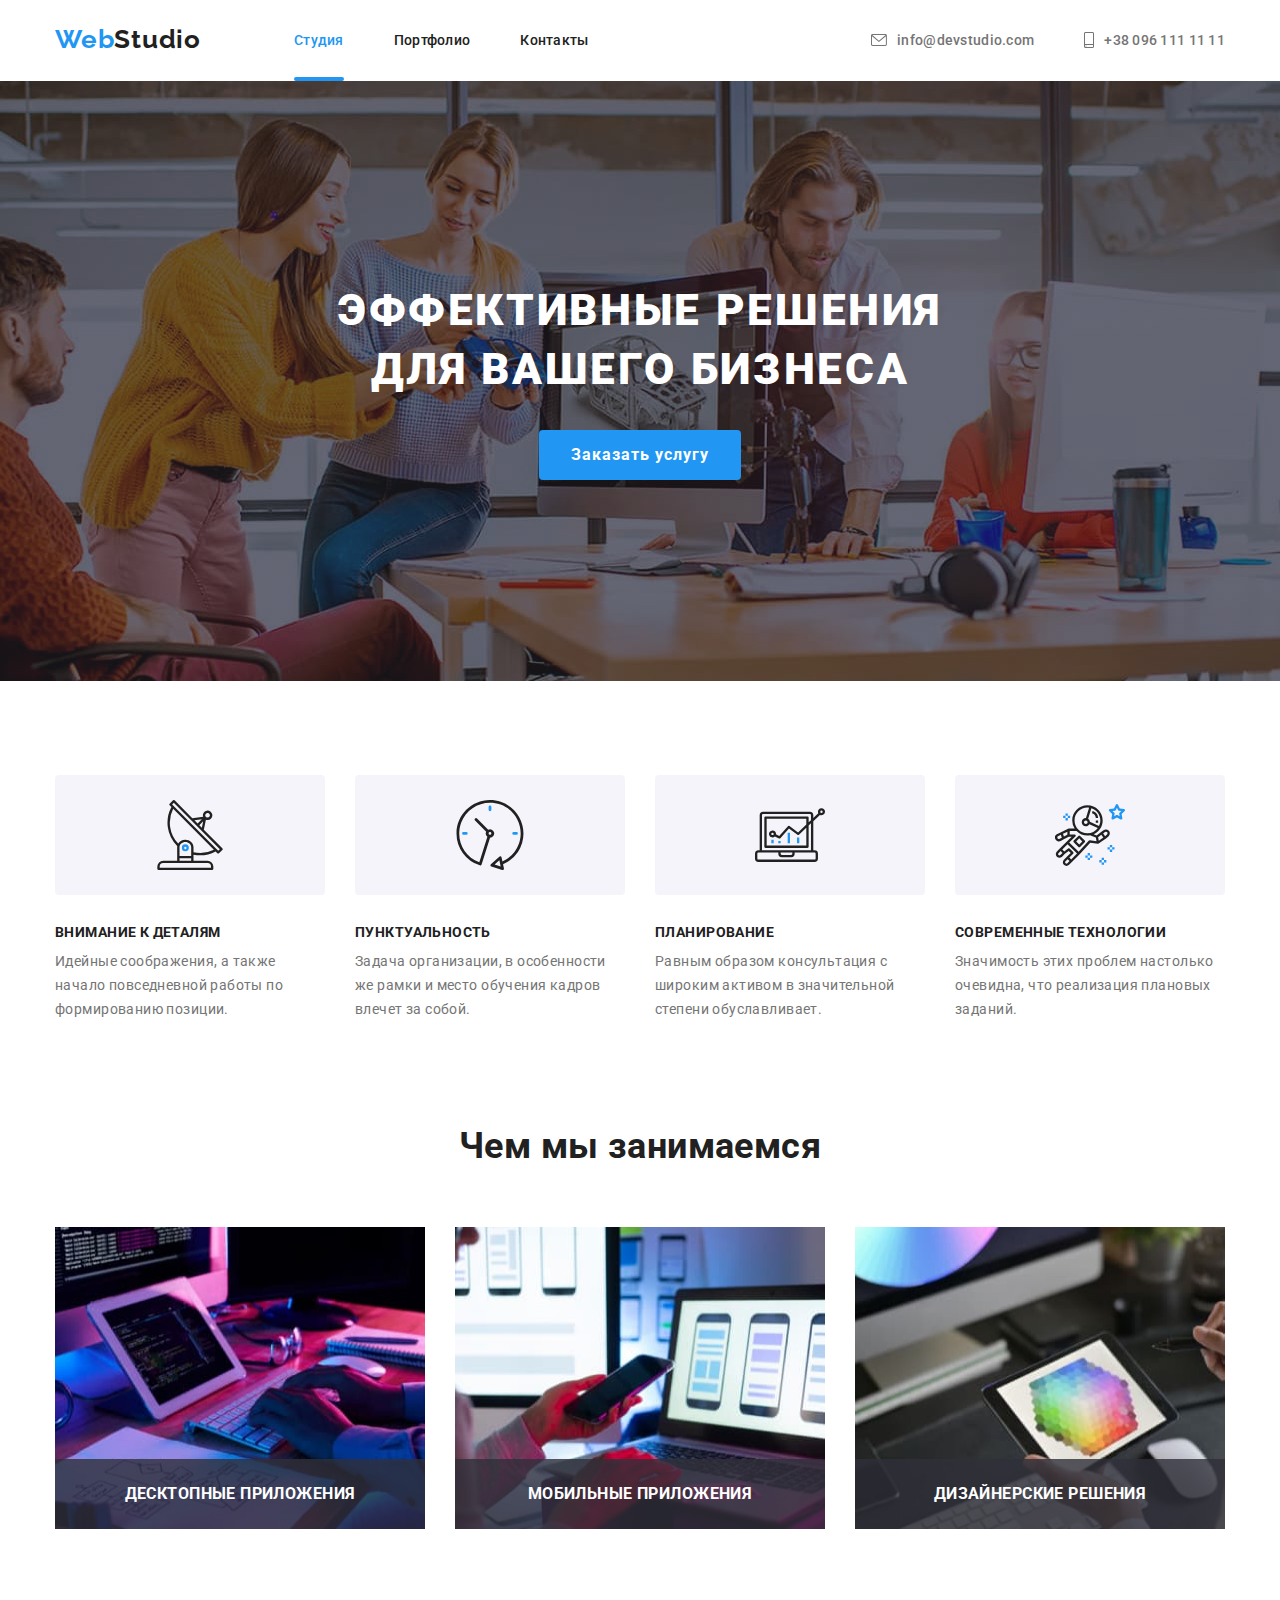
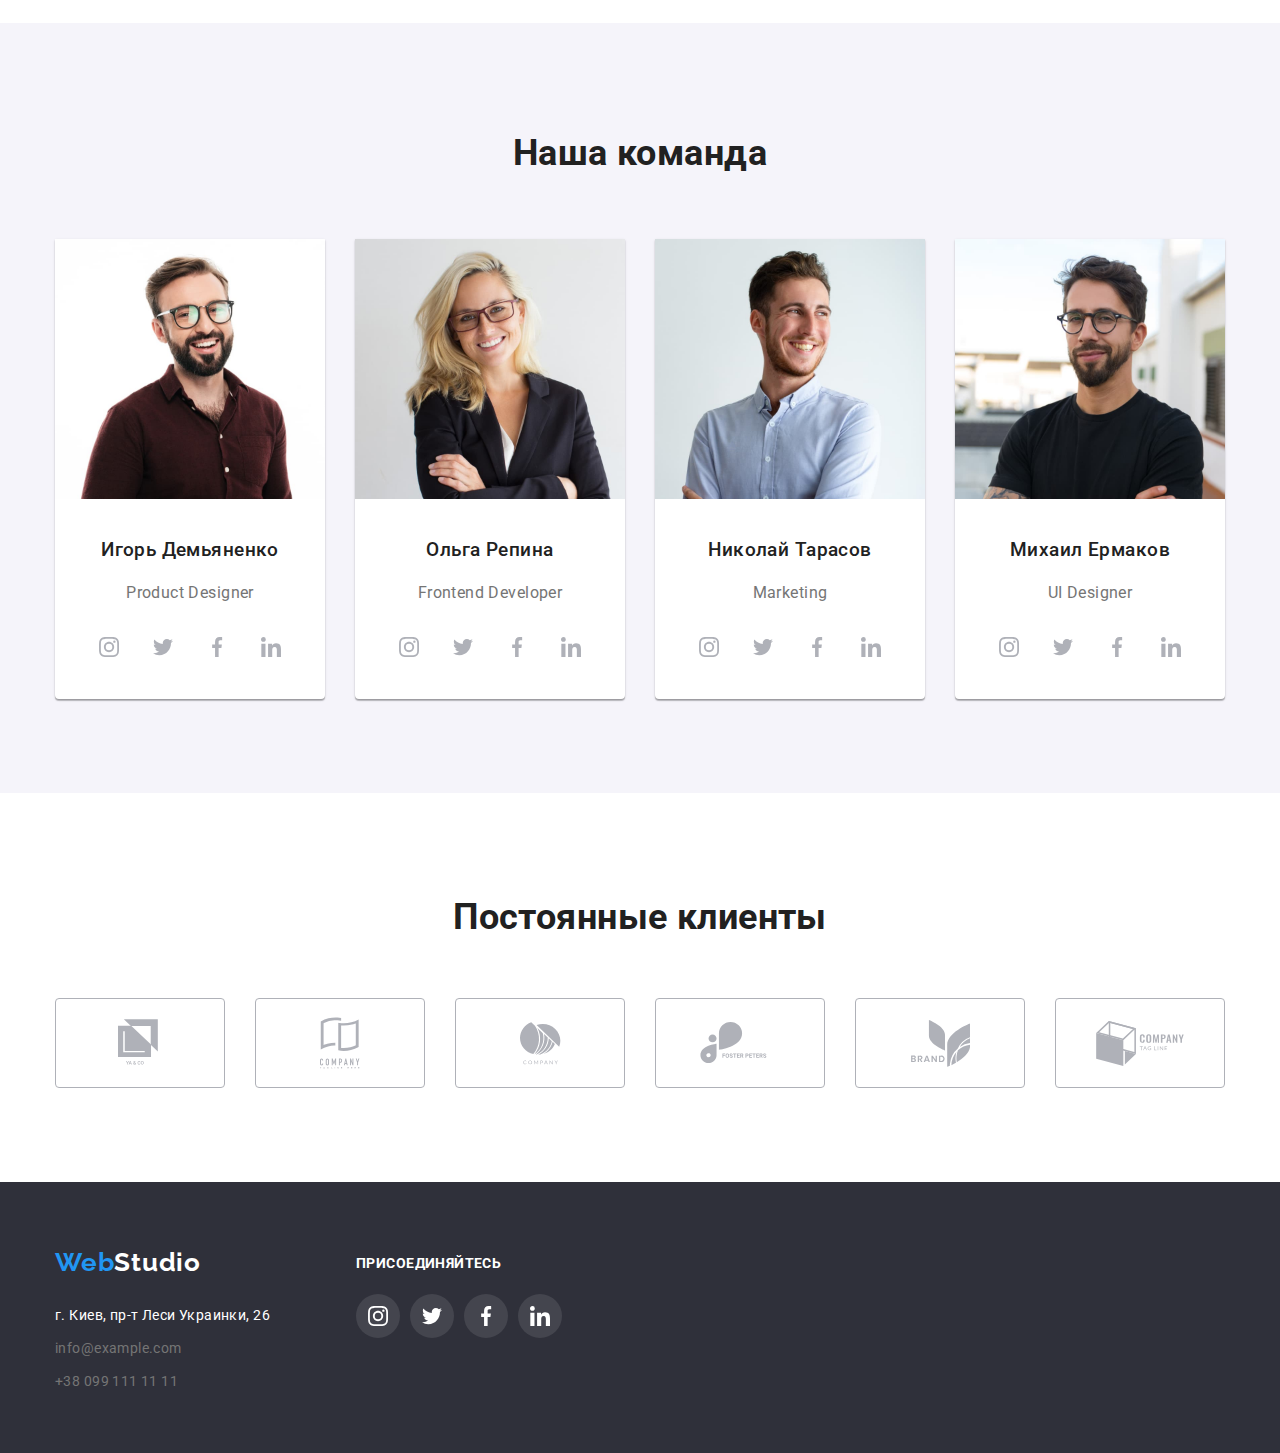
==== index.html @ a1b20b3e "Добавляет оверлей, подчеркивание на активную старницу" ====
<!DOCTYPE html>
<html lang="ru">
<head>
    <meta charset="UTF-8">
    <meta name="viewport" content="width=device-width, initial-scale=1.0">
    <title>Document</title>
    <link rel="preconnect" href="https://cdnjs.cloudflare.com/ajax/libs/modern-normalize/1.0.0/modern-normalize.min.css">
    <link
        href="https://fonts.googleapis.com/css2?family=Raleway:wght@700&family=Roboto:ital,wght@0,400;0,500;0,900;1,700&display=swap"
        rel="stylesheet">
   
    
    <link rel="stylesheet" href="./css/style.css">
</head>
<body>
<!--Header-->
<header class="header">
    <div class="conteiner">
        <a href="./index.html" class="link"><span class="web-logo">Web</span><span class="logo-header">Studio</span></a>
        <nav>
        <ul class="list site-nav">
            <li class="item">
                <a href="./index.html" class="nav-header  current link">Студия</a>
            </li>
            <li class="item">
                <a href="./portfolio.html" class="nav-header link">Портфолио</a>
            </li>
            <li class="item">
                <a href="./contacts.html" class="nav-header link">Контакты</a>
            </li>
        </ul>
    </nav>
    <address class="header-contacts">
        <a href="mailto:info@devstudio.com" class="adress-header link item">
            
                <svg class="icon" width="16px" height="12px">
                    <use class="mail" href="./images/icon.svg#icon-envelope"></use>
                </svg>
                <span>info@devstudio.com</span></a>
        <a href="tel:+380961111111" class="adress-header link item">
            <svg class="icon" width="10px" height="16px">
                <use href="./images/icon.svg#icon-smartphone"></use>
            </svg>
            <span>+38 096 111 11 11</span></a>
    </address>
</div> 
</header>
<!--Main-->
<main>
    <section class="hero center">
        <div class="overlay link">
        <div class="title-hero">
            <h1 class="title">Эффективные решения для вашего бизнеса</h1>
        </div>
        <a href="" class="hero-link link center">Заказать услугу</a>
    </div>
    </section>
        <section class="company">
        <div class="conteiner">
        <h2 class="title-advantage visvally-hiden">преимущества компании</h2>
        <ul class="list list-company">
            <li class="adv-list">
                <div class="box">
                    <svg class="icon antenna">
                        <use href="./images/icon.svg#icon-antenna">
                        </use>
                    </svg>                    
                </div>
                <h3 class="title-list">Внимание к деталям</h3>
                <p class="point">Идейные соображения, а также начало повседневной работы по формированию позиции.</p>
            </li>
            <li class="adv-list"> 
                <div class="box">
                    <svg class="icon clock">
                        <use href="./images/icon.svg#icon-clock">
                        </use>
                    </svg>
                </div>
                <h3 class="title-list">Пунктуальность</h3>
                <p class="point">Задача организации, в особенности же рамки и место обучения кадров влечет за собой.</p>
            </li>
            <li class="adv-list">
                <div class="box">
                    <svg class="icon diagram">
                        <use href="./images/icon.svg#icon-diagram">
                        </use>
                    </svg>
                </div>
                <h3 class="title-list">Планирование</h3>
                <p class="point">Равным образом консультация с широким активом в значительной степени обуславливает.</p>
            </li>
            <li class="adv-list">
                <div class="box">
                    <svg class="icon astronaut">
                        <use href="./images/icon.svg#icon-astronaut">
                        </use>
                    </svg>
                </div>
                <h3 class="title-list">Современные технологии</h3>
                <p class="point">Значимость этих проблем настолько очевидна, что реализация плановых заданий.</p>
            </li>
        </ul>
    </div>
    </section>

<section class="work section">
    <div class="conteiner">
        <h2 class="center title-advantage">Чем мы занимаемся</h2>
        <ul class="list works">
            <li class="item-work">
                <a class="link-work link" href="">
                    <img class="photo-works" src="./images/img1.jpg"  alt="человек печатает на ноутбуке"  width="100%">
                <h3 class="title-work">Десктопные приложения</h3>
                </a>
            </li>
            <li class="item-work">
                <a class="link-work link" href="">
                    <img class="photo-works" src="./images/img2.jpg" alt="девушка  использует  телефон при работе с ноутбуком" width="100%">
                <h3 class="title-work">Мобильные приложения</h3>
                </a>
            </li>
            <li class="item-work">
                <a class="link-work link" href="">
                    <img class="photo-works" src="./images/img3.jpg" alt="используется планшет для рисования" width="100%">
                <h3 class="title-work">Дизайнерские решения</h3>
            </a>
            </li>
        </ul>
    </div>
    </section>
    <section class="team center section">
        <div class="conteiner">
            <h2 class="title-advantage center">Наша команда</h2>
            <ul class="list card-team">
                <li class="photo-team">
                    <img class="img-photo" src="./images/foto-product-designer.jpg" alt="специалист по дизайну продукта" width="100%">
                    <h3 class="title-item">Игорь Демьяненко</h3>
                    <p lang="en">Product Designer</p>
                    <div class="box-network">
                        <ul class="list list-network">
                            <li class="item-network">
                                <a class="link-icon" href="">
                                    <svg class="icon">
                                        <use href="./images/icon.svg#icon-instagram"></use>
                                    </svg>
                                </a>
                            </li>
                            <li class="item-network">
                                <a class="link-icon" href="">
                                    <svg class="icon">
                                        <use href="./images/icon.svg#icon-twitter"></use>
                                    </svg>
                                </a>
                            </li>
                            <li class="item-network">
                                <a class="link-icon" href="">
                                    <svg class="icon">
                                        <use href="./images/icon.svg#icon-facebook"></use>
                                    </svg>
                                </a>
                            </li>
                            <li class="item-network">
                                <a class="link-icon" href="">
                                    <svg class="icon">
                                        <use href="./images/icon.svg#icon-linkedin"></use>
                                    </svg>
                                </a>
                            </li>
                        </ul>
                    </div>
                </li>
                <li class="photo-team">
                    <img class="img-photo" src="./images/foto-frontend-developer.jpg" alt="специалист фронтент разработки" width="100%">
                    <h3 class="title-item">Ольга Репина</h3>
                    <p lang="en">Frontend Developer</p>
                    <div class="box-network">
                        <ul class="list list-network">
                            <li class="item-network">
                                <a class="link-icon" href="">
                                    <svg class="icon">
                                        <use href="./images/icon.svg#icon-instagram"></use>
                                    </svg>
                                </a>
                            </li>
                            <li class="item-network">
                                <a class="link-icon" href="">
                                    <svg class="icon">
                                        <use href="./images/icon.svg#icon-twitter"></use>
                                    </svg>
                                </a>
                            </li>
                            <li class="item-network">
                                <a class="link-icon" href="">
                                    <svg class="icon">
                                        <use href="./images/icon.svg#icon-facebook"></use>
                                    </svg>
                                </a>
                            </li>
                            <li class="item-network">
                                <a class="link-icon" href="">
                                    <svg class="icon">
                                        <use href="./images/icon.svg#icon-linkedin"></use>
                                    </svg>
                                </a>
                            </li>
                        </ul>
                    </div>
                </li>
                <li class="photo-team">
                    <img class="img-photo" src="./images/foto-marketing.jpg" alt="маркетолог" width="100%">
                    <h3 class="title-item">Николай Тарасов</h3>
                    <p lang="en">Marketing</p>
                    <div class="box-network">
                        <ul class="list list-network">
                            <li class="item-network">
                                <a class="link-icon" href="">
                                    <svg class="icon">
                                        <use href="./images/icon.svg#icon-instagram"></use>
                                    </svg>
                                </a>
                            </li>
                            <li class="item-network">
                                <a class="link-icon" href="">
                                    <svg class="icon">
                                        <use href="./images/icon.svg#icon-twitter"></use>
                                    </svg>
                                </a>
                            </li>
                            <li class="item-network">
                                <a class="link-icon" href="">
                                    <svg class="icon">
                                        <use href="./images/icon.svg#icon-facebook"></use>
                                    </svg>
                                </a>
                            </li>
                            <li class="item-network">
                                <a class="link-icon" href="">
                                    <svg class="icon">
                                        <use href="./images/icon.svg#icon-linkedin"></use>
                                    </svg>
                                </a>
                            </li>
                        </ul>
                    </div>
                </li>
                <li class="photo-team">
                    <img class="img-photo" src="./images/foto-ui-designer.jpg" alt="специалист по дизайну интерфейса" width="270">
                    <h3 class="title-item">Михаил Ермаков</h3>
                    <p lang="en">UI Designer</p>
                    <div class="box-network">
                        <ul class="list list-network">
                            <li class="item-network">
                                <a class="link-icon" href="">
                                    <svg class="icon">
                                        <use href="./images/icon.svg#icon-instagram"></use>
                                    </svg>
                                </a>
                            </li>
                            <li class="item-network">
                                <a class="link-icon" href="">
                                    <svg class="icon">
                                        <use href="./images/icon.svg#icon-twitter"></use>
                                    </svg>
                                </a>
                            </li>
                            <li class="item-network">
                                <a class="link-icon" href="">
                                    <svg class="icon">
                                        <use href="./images/icon.svg#icon-facebook"></use>
                                    </svg>
                                </a>
                            </li>
                            <li class="item-network">
                                <a class="link-icon" href="">
                                    <svg class="icon">
                                        <use href="./images/icon.svg#icon-linkedin"></use>
                                    </svg>
                                </a>
                            </li>
                        </ul>
                    </div> 
                </li>
            </ul>
        </div>
    </section>
        <section class="clients section">            
                <div class="conteiner">
                    <h2 class="title-advantage center">Постоянные клиенты</h2>
                    <ul class="clients-list list">
                        <li class="item-client company1"><a class="link-company" href=""><svg class="icon" width="44px" height="49px">
                                    <use href="./images/icon.svg#icon-company1">
                                    </use>
                                </svg></a></li>
                        <li class="item-client company2"><a class="link-company" href=""><svg class="icon" width="40px" height="52px">
                                    <use href="./images/icon.svg#icon-company2">
                                    </use>
                                </svg></a></li>
                        <li class="item-client company3"><a class="link-company" href=""><svg class="icon" width="41px" height="43px">
                                    <use href="./images/icon.svg#icon-company3">
                                    </use>
                                </svg></a></li>
                        <li class="item-client company4"><a class="link-company" href=""><svg class="icon" width="79.66px" height="42.02">
                                    <use href="./images/icon.svg#icon-company4">
                                    </use>
                                </svg></a></li>
                        <li class="item-client company5"><a class="link-company" href=""><svg class="icon" width="59px" height="47px">
                                    <use href="./images/icon.svg#icon-company5">
                                    </use>
                                </svg></a></li>
                        <li class="item-client company5"><a class="link-company" href=""><svg class="icon" width="88.5px" height="45.5px">
                                    <use href="./images/icon.svg#icon-company6">
                                    </use>
                                </svg></a></li>
                    </ul>
                </div>
        </section>
         
</main>
<!--Footer-->
<footer class="footer">
    <div class="conteiner">
    <div class="box-logo">
        <div class="logotype">
            <a href="./index.html" class="link"><span class="web-logo link">Web</span><span
                    class="logo-footer">Studio</span></a>
        </div>
        <address class="link contacts">
            <p class="link footer-addres">г. Киев, пр-т Леси Украинки, 26</p>
            <ul class="list footer-contacts">
                <li class="footer-list">
                    <a href="mielto:info@example.com" class="link">info@example.com</a>
                </li>
                <li class="footer-list">
                    <a href="tel:+380991111111" class="link">+38 099 111 11 11</a>
                </li>
            </ul>
        </address>
    </div>
    <div class="networks">
        <p class="paragraph">присоединяйтесь</p>
        <ul class="list icon-footer">
            <li class="icon-item">
                <a  class="link" href=""><svg class="icon" width="20" height="20">
                    <use href="./images/icon.svg#icon-instagram"></use>
                </svg></a>
            </li>
            <li class="icon-item">
                <a  class="link" href="">
                    <svg class="icon" width="20" height="20">
                        <use href="./images/icon.svg#icon-twitter"></use>
                    </svg></a>
            </li>
            <li class="icon-item">
                <a  class="link" href=""><svg class="icon" width="20" height="20">
                    <use href="./images/icon.svg#icon-facebook"></use>
                </svg></a>
            </li>
            <li class="icon-item">
                <a  class="link" href=""><svg class="icon" width="20" height="20">
                    <use href="./images/icon.svg#icon-linkedin"></use>
                </svg></a>
            </li>
        </ul>        
    </div>
</div>
</footer>
</body>
</html>
---- css/style.css ----
html {
  box-sizing: border-box;
}

*,
*::before,
*::after {
  box-sizing: inherit;
}

:root {
  --primari-title: #212121;
  --second-title: #ffffff;
  --backgroung-white: #ffffff;
  --primari-background: #e5e5e5;
  --second-background: #f5f4fa;
  --acccent-color: #2196f3;
  --text-color: #757575;
  --footer-contacts-color: rgba(255, 255, 255, 0.6);
  --dark-background: #2f303a;
  --border-color-card: #eeeeee;
  --border-header: #ececec;
  --icon-color-second: #afb1b8;
  --icon-color: rgba(255, 255, 255, 0.1);
  --background-hero: #c4c4c4;
}

/* Сброс стилей и основные стили*/
.link {
  text-decoration: none;
  color: inherit;
  font-style: normal;
}

.list {
  list-style: none;
  margin-top: 0;
  margin-bottom: 0;
  padding-left: 0;
}

body {
  font-family: Roboto, sans-serif;
  font-size: 14px;
  font-weight: 400;
  line-height: 1.7;
  letter-spacing: 0.03em;

  color: var(--text-color);

  margin: 0;
}

.center {
  text-align: center;
}

.section {
  padding-top: 94px;
  padding-bottom: 94px;
}

.conteiner {
  width: 1200px;
  padding-left: 15px;
  padding-right: 15px;
  margin-left: auto;
  margin-right: auto;
}

/* Визуально скрытый элемент */
.visvally-hiden {
  position: absolute;
  clip: rect(0 0 0 0);
  width: 1px;
  height: 1px;
  margin: 0;
}

/* Logo  */
.web-logo {
  color: var(--acccent-color);
}

.logo-header {
  color: var(--primari-title);
  margin-right: 93px;
}

.logo-footer {
  color: var(--second-title);
}

.web-logo,
.logo-header,
.logo-footer {
  font-family: "Raleway", sans-serif;
  font-weight: 700;
  font-size: 26px;
  line-height: 1.6;
  letter-spacing: 0.03em;
}

/* header */
.header {
  background-color: var(--backgroung-white);
}

.nav-header {
  display: flex;
  padding-top: 32px;
}

.site-nav {
  display: flex;
}

.header .item:not(:nth-last-child(1)) {
  margin-right: 50px;
}

.header .conteiner {
  display: flex;
  align-items: center;

  font-weight: 500;
  line-height: 1.18;
  letter-spacing: 0.02em;
}

.nav-header:hover,
.nav-header:focus {
  color: var(--acccent-color);
}

.nav-header {
  display: block;
  align-items: center;
  color: var(--primari-title);
}

.current::after {
  content: "";
  display: block;
  margin-top: 28px;
  width: 100%;
  height: 4px;
  border-radius: 2px;
  background-color: var(--acccent-color);
}

.header .current {
  color: var(--acccent-color);
}

.header-contacts {
  display: flex;
  align-items: center;
  height: 16px;
  margin-left: auto;
}

.adress-header {
  display: inline-flex;
  align-items: center;
  height: 100%;
  padding-top: 32px;
  padding-bottom: 32px;
  fill: currentColor;
}

.adress-header:hover,
.adress-header:focus {
  color: var(--acccent-color);
}

.header-contacts .icon {
  margin-right: 10px;
}

/* footer */

.footer .conteiner {
  display: flex;
}

.footer {
  background-color: var(--dark-background);
  padding: 60px 0;
}

.logotype {
  margin-bottom: 20px;
}

.contacts {
  display: block;
  width: 231px;
}

.footer-addres {
  display: flex;
  margin-top: 0;
  color: var(--second-title);
  margin-bottom: 9px;
}

.footer-list:not(:last-child) {
  display: block;
  margin-bottom: 9px;
}

.box-logo {
  margin-right: 70px;
}

.networks {
  padding-top: 12px;
}

.networks .paragraph {
  font-size: 14px;
  font-weight: 700;
  line-height: 1.4;
  color: var(--second-title);
  text-transform: uppercase;

  margin-top: 0;
  margin-bottom: 0;
  margin-bottom: 20px;
}

.icon-footer {
  display: flex;
}

.icon-footer .icon-item {
  display: inline-block;
  width: 44px;
  height: 44px;
}

.icon-footer .link {
  display: flex;
  align-items: center;
  justify-content: center;
  width: 100%;
  height: 100%;
  box-sizing: border-box;
  border-radius: 50%;
  background-color: var(--icon-color);
}

.footer .icon {
  fill: var(--second-title);
}

.icon-footer .link:hover,
.icon-footer .link:focus {
  background-color: var(--acccent-color);
}

.icon-footer .icon-item:not(:nth-last-child(1)) {
  margin-right: 10px;
}

/* Герой */
.overlay {
  max-width: 1600px;
  height: 600px;
  margin-left: auto;
  margin-right: auto;

  background-color: var(--background-hero);
  background-image: linear-gradient(
      to right,
      rgba(47, 48, 58, 0.4),
      rgba(47, 48, 58, 0.4)
    ),
    url(../images/overlay.jpg);

  background-repeat: no-repeat;
  background-position: center;
  background-size: cover;

  padding: 200px;
}

.title {
  color: var(--second-title);
  font-weight: 900;
  font-size: 44px;
  line-height: 1.36;
  letter-spacing: 0.06em;
  text-transform: uppercase;

  margin-left: auto;
  margin-right: auto;
  margin-top: 0;
  margin-bottom: 30px;
}

.title-hero {
  width: 696px;
  margin: 0 auto;
}

.hero-link {
  font-size: 16px;
  font-weight: 700;
  line-height: 1.88;
  text-align: center;
  letter-spacing: 0.06em;

  color: var(--second-title);
  background-color: var(--acccent-color);

  display: inline-block;
  flex-basis: 200px;
  border: 0;
  border-radius: 4px;
  padding: 10px 32px;
}

/*  преимуществa компании*/
.company {
  padding-top: 94px;
}

.title-advantage,
.title-list {
  color: var(--primari-title);
}

.title-advantage {
  font-size: 36px;
  font-weight: 700;

  margin-top: 0;
  margin-bottom: 50px;
}

.company .list-company {
  display: flex;
  justify-content: space-around;
  margin-left: -30px;
}

.adv-list {
  width: calc((100% - 90px) / 4);
}

.adv-list {
  margin-left: 30px;
}

.title-list {
  font-weight: 700;
  font-size: 14px;
  line-height: 1.14;
  text-transform: uppercase;

  margin-top: 0;
  margin-bottom: 10px;
}

.company .point {
  line-height: 1.7;

  margin-top: 0;
  margin-bottom: 0;
}

.box {
  display: flex;
  align-items: center;
  justify-content: center;

  background-color: var(--second-background);
  width: 100%;
  height: 120px;
  margin-bottom: 30px;
  border-radius: 4px;
}

.adv-list .icon {
  width: 70px;
  height: 70px;
}

.adv-list .list-network {
  display: flex;
  align-items: center;
  justify-content: center;
  width: auto;

  background: var(--second-background);
  border-radius: 4px;
  margin-bottom: 30px;
}

/* Works */
.works {
  display: flex;
  justify-content: space-between;
}

.works .item-work {
  width: calc((100% - 60px) / 3);
}

.works .link-work {
  position: relative;

  display: block;
  width: 100%;
  height: 100%;
  padding-bottom: 0;
}

.photo-works {
  width: 100%;
  height: 100%;
}

.title-work {
  position: absolute;
  bottom: 0;
  left: 0;

  display: flex;
  width: 100%;
  height: 70px;
  margin: 0;
  align-items: center;
  justify-content: center;

  font-weight: 700;
  line-height: 1.14;

  text-transform: uppercase;
  color: var(--second-title);
  background: rgba(47, 48, 58, 0.8);
}

/* team */
.team {
  font-size: 16px;
  line-height: 2;

  background-color: var(--second-background);
}

.photo-team .title-item {
  font-weight: 500;
  line-height: 1.14;

  color: var(--primari-title);

  margin-top: 0;
  margin-bottom: 10px;
}

.card-team {
  display: flex;
  justify-content: space-between;
}

.card-team .photo-team {
  border: 0;
  width: calc((100% - 90px) / 4);
  padding-bottom: 30px;
  box-shadow: 0px 1px 3px rgba(0, 0, 0, 0.12), 0px 1px 1px rgba(0, 0, 0, 0.14),
    0px 2px 1px rgba(0, 0, 0, 0.2);
  border-radius: 0px 0px 4px 4px;
  background-color: var(--backgroung-white);
}

.team .img-photo {
  margin-bottom: 30px;
  width: 100%;
}

.photo-team .list-network {
  display: flex;
  flex-basis: 100%;
  padding-left: 32px;
  padding-right: 32px;
  justify-content: space-between;
}

.photo-team .icon {
  box-sizing: border-box;
  width: 20px;
  height: 20px;
  border: 0;

  color: var(--icon-color-second);
}

.photo-team .list {
  display: flex;
}

.list-network .item-network {
  display: inline-block;
  width: 44px;
  height: 44px;
}

.list-network .link-icon {
  display: flex;
  width: 100%;
  height: 100%;
  border-radius: 50%;
  align-items: center;
  justify-content: center;
  color: var(--icon-color-second);
  fill: currentColor;
}

.list-network .link-icon:hover,
.list-network .link-icon:focus {
  background-color: var(--acccent-color);
  fill: var(--second-background);
}

/* clients */
.clients-list {
  display: flex;
  margin-left: -30px;
  height: 90px;
}

.item-client {
  display: flex;
  width: calc((100% - 150px) / 6);
  height: 100%;
  margin-left: 30px;
}

.item-client .link-company {
  display: flex;
  align-items: center;
  justify-content: center;
  width: 100%;
  height: 100%;
  color: var(--icon-color-second);
  border: 1px solid var(--icon-color-second);
  border-radius: 4px;
  fill: currentColor;
}

.item-client .link-company:hover,
.item-client .link-company:focus {
  color: var(--acccent-color);
  border: 1px solid var(--acccent-color);
}

/* Страница пoртфолио */
/* кнопки */
.portfolio .buttons {
  display: flex;
  justify-content: center;
  margin-bottom: 50px;
  margin-left: -8px;
}

.filter {
  display: block;
}

.button-portfolio {
  display: block;
  font-family: Roboto, sans-serif;

  font-size: 16px;
  font-weight: 500;
  line-height: 1.63;

  background-color: var(--second-background);
  color: var(--primari-title);

  border: 2px solid transparent;
  padding: 6px 22px;
  border-radius: 4px;
  border-radius: 4px;
  margin-bottom: 0;

  cursor: pointer;
}

.button-list {
  margin-left: 8px;
}

.button-portfolio:hover,
.button-portfolio:focus {
  background-color: var(--acccent-color);
  color: var(--second-title);

  border-radius: 4px;
  box-shadow: 0px 2px 2px 0px rgba(0, 0, 0, 0.12),
    0px 1px 2px 0px rgba(0, 0, 0, 0.08), 0px 3px 1px 0px rgba(0, 0, 0, 0.1);
}

/* работы портфолио */
.portfolio {
  box-sizing: border-box;
}

.header-portfolio {
  border-bottom: 1px solid var(--border-header);
}

.list-portfolio {
  font-size: 16px;
  line-height: 2;

  display: flex;
  flex-wrap: wrap;

  margin: -30px 0 0 -30px;

  background-color: var(--backgroung-white);
  border: 0;
}

.item-portfolio {
  border: 0;
  max-width: calc(100% / 3 - 30px);

  margin: 30px 0 0 30px;
}

.link-portfolio {
  display: inline-block;
  width: 100%;
  height: 100%;
  border: 1px solid var(--border-color-card);

  text-decoration: none;
  color: inherit;
  font-style: normal;
}

.photo {
  width: 100%;
}

.item-portfolio .link-portfolio:focus,
.item-portfolio .link-portfolio:hover {
  border: 1px solid var(--border-color-card);
  box-shadow: 1px 4px 6px 0px rgba(0, 0, 0, 0.16);
  box-shadow: 0px 4px 4px 0px rgba(0, 0, 0, 0.06);
  box-shadow: 0px 1px 1px 0px rgba(0, 0, 0, 0.12);
}

.box-card {
  padding: 20px 24px;
}

.box-card .paragraph-portfolio {
  display: flex;
  margin-top: 0;
  margin-bottom: 0;
}

.title-portfolio {
  font-size: 18px;
  font-weight: 700;
  letter-spacing: 0.06em;

  color: var(--primari-title);
  margin-top: 0;
  margin-bottom: 4px;
}

/* overlay-portfolio */

.overlay-portfolio {
  position: relative;
  width: 100%;
  font-size: 18px;
  line-height: 1.56;
  color: var(--second-title);
  overflow: hidden;
}

.text-overlay {
  position: absolute;
  width: 100%;
  height: 100%;
  left: 0;
  top: 0;
  transition: transform 250ms cubic-bezier(0.4, 0, 0.2, 1);
  transform: translateY(+300px);

  margin: 0;
  padding: 63px 24px;

  background-color: rgba(33, 150, 243, 0.9);
}

.link-portfolio:hover .text-overlay,
.link-portfolio:focus .text-overlay {
  transform: translateY(0px);
}
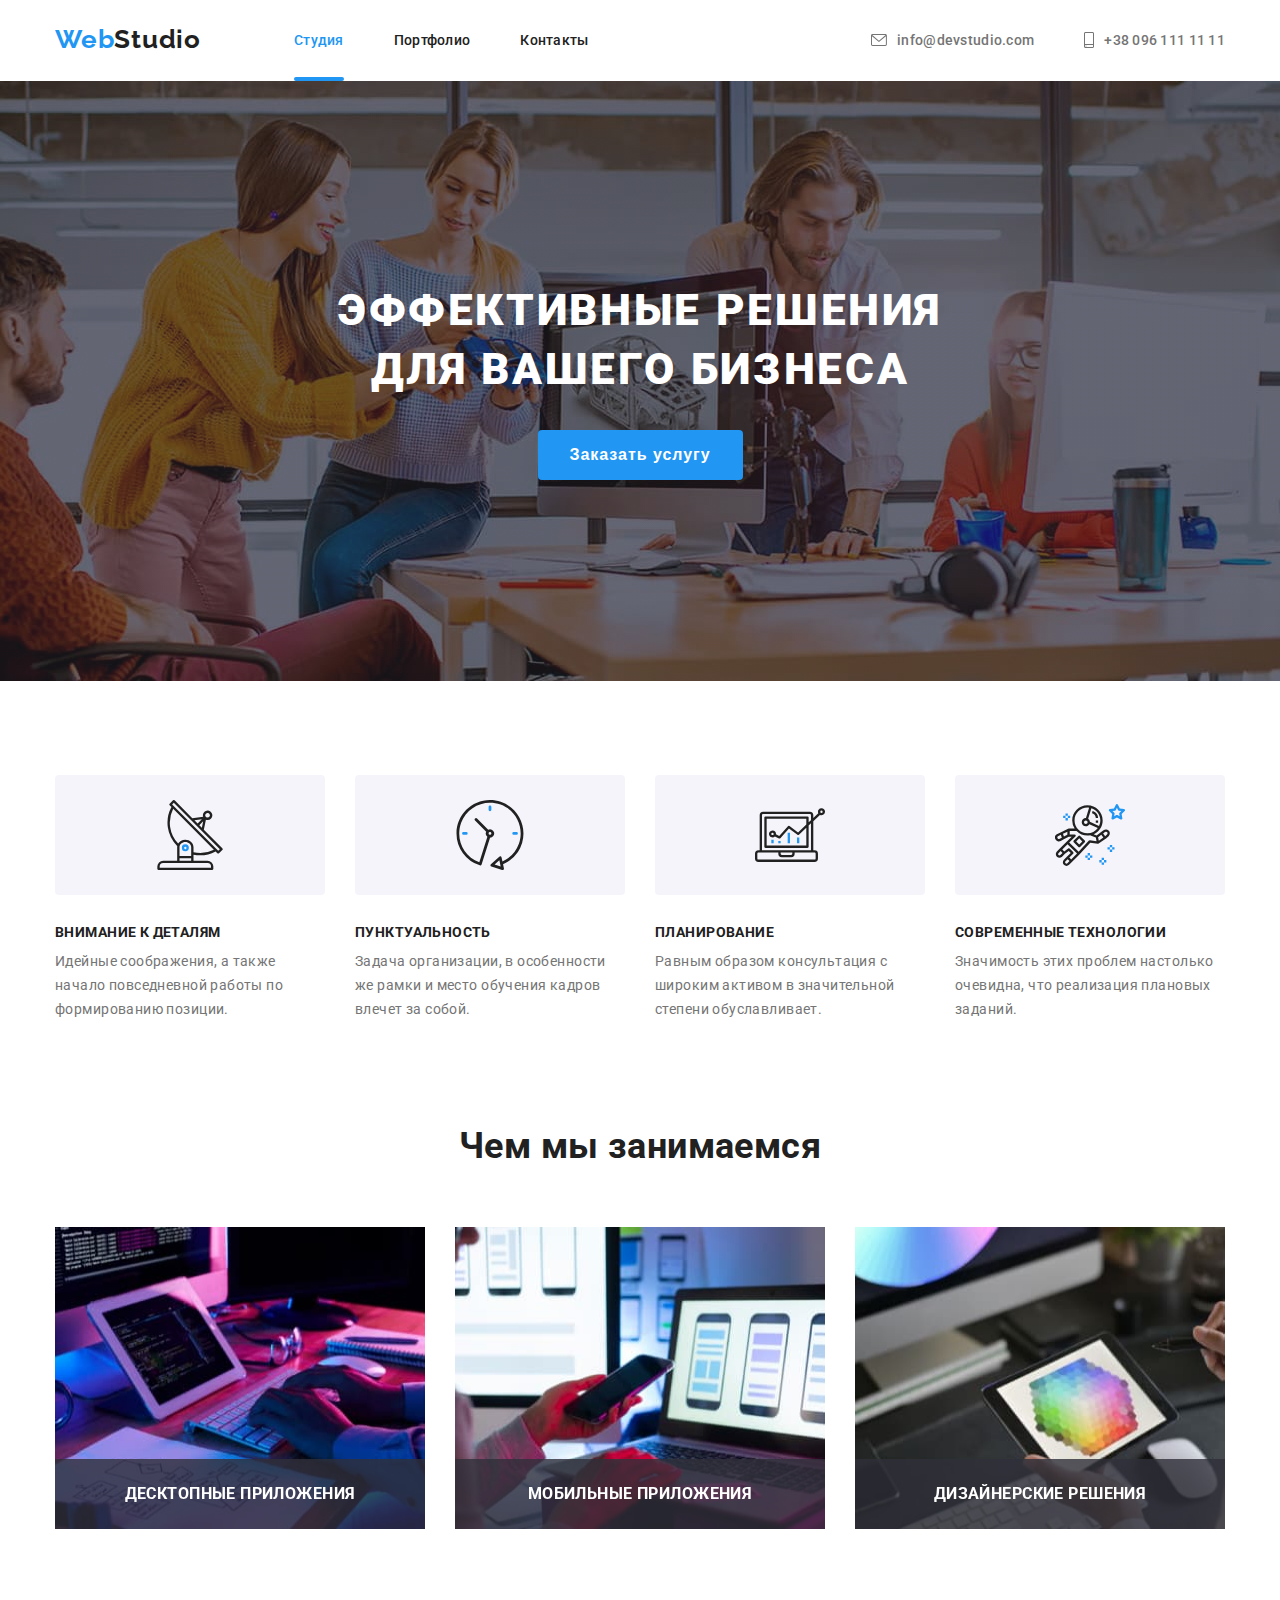
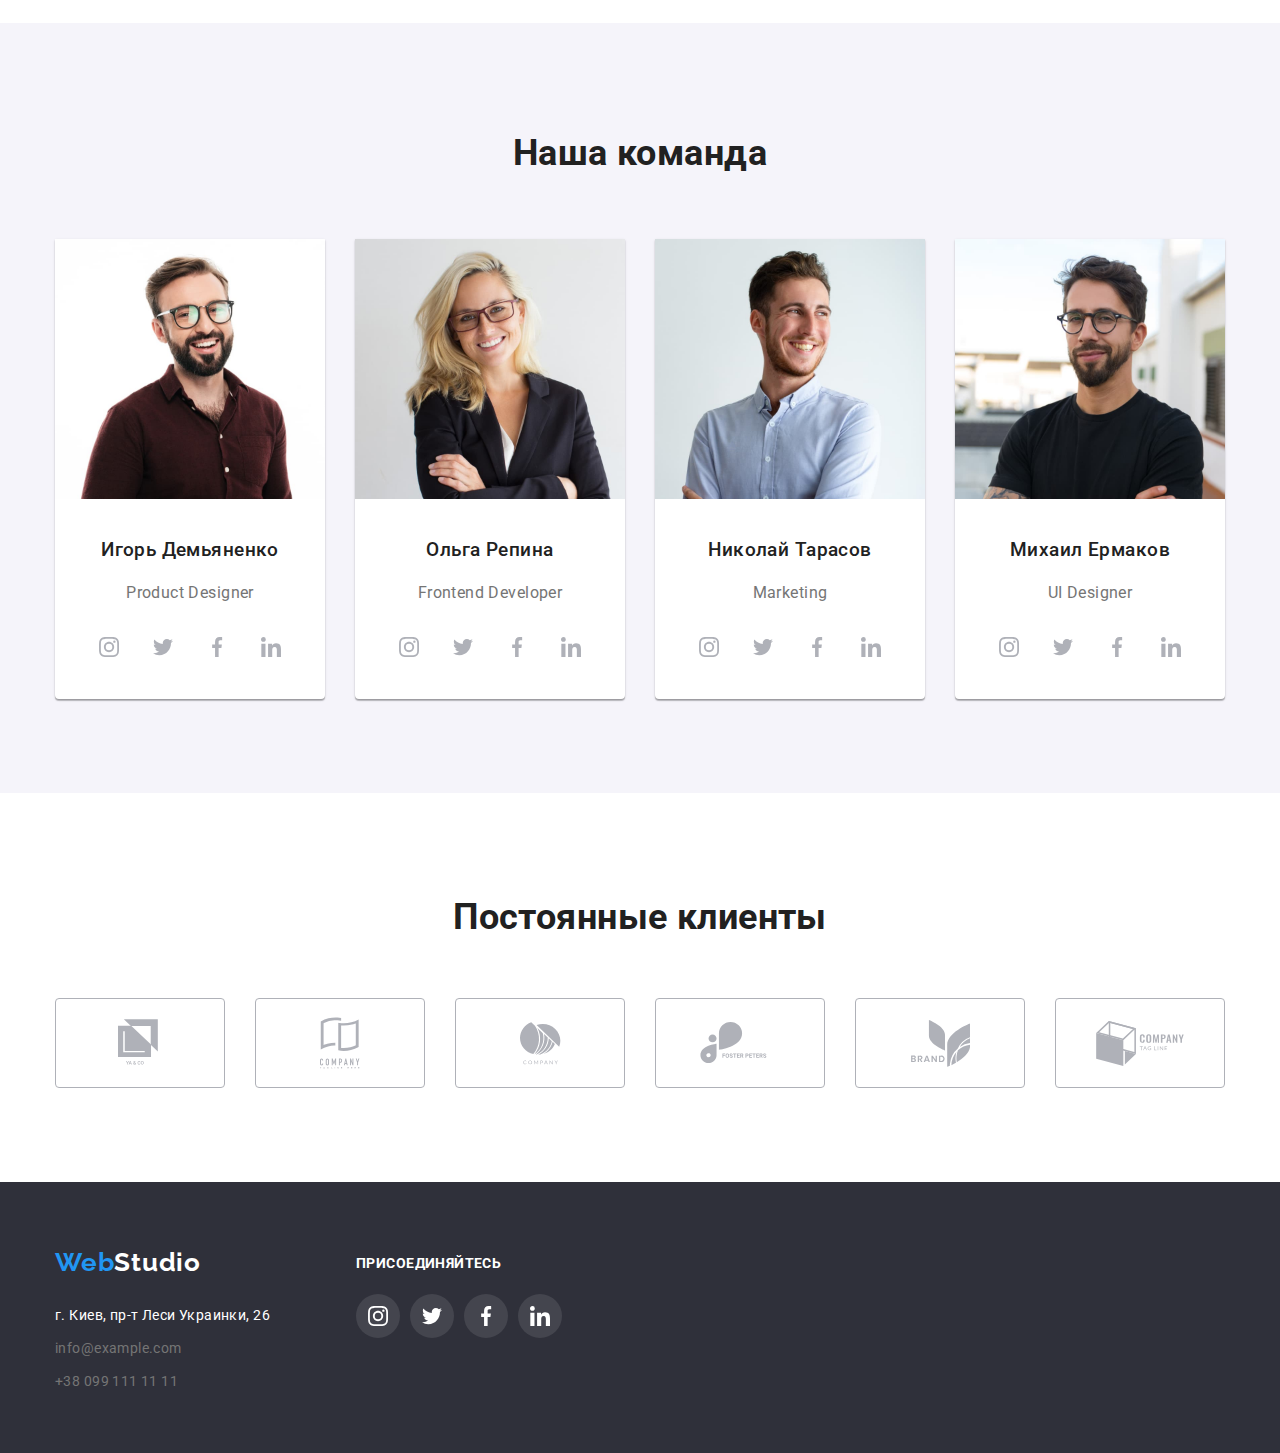
==== commit a58fab8b: "Устанавливает модалку и еффекты на Ховер" ====
--- a/index.html
+++ b/index.html
@@ -4,7 +4,9 @@
     <meta charset="UTF-8">
     <meta name="viewport" content="width=device-width, initial-scale=1.0">
     <title>Document</title>
-    <link rel="preconnect" href="https://cdnjs.cloudflare.com/ajax/libs/modern-normalize/1.0.0/modern-normalize.min.css">
+    <link rel="stylesheet" href="https://cdnjs.cloudflare.com/ajax/libs/modern-normalize/1.0.0/modern-normalize.min.css"
+        integrity="sha512-ISS7cAi1PEhQ8jnbJpJZMd29NlhNj4AWYyLOSp2CE/CsHxTCu+r+t0D2yoJudVrd0/8fTVPUVDzY5Tvli75u/g=="
+        crossorigin="anonymous" />
     <link
         href="https://fonts.googleapis.com/css2?family=Raleway:wght@700&family=Roboto:ital,wght@0,400;0,500;0,900;1,700&display=swap"
         rel="stylesheet">
@@ -52,9 +54,18 @@
         <div class="title-hero">
             <h1 class="title">Эффективные решения для вашего бизнеса</h1>
         </div>
-        <a href="" class="hero-link link center">Заказать услугу</a>
-    </div>
-    </section>
+        <button type="button" class="btn-hero" data-open-modal>Заказать услугу</button>
+        </div>
+        <div class="backdrop is-hidden" data-backdrop>
+            <div class="modal">
+                <button class="btn" type="button" data-close-modal>
+                    <svg class="cross" width="18" height="18">
+                        <use href="./images/icon.svg#icon-cross"></use>
+                    </svg>
+                </button>
+            </div>
+        </div>
+    </section>    
         <section class="company">
         <div class="conteiner">
         <h2 class="title-advantage visvally-hiden">преимущества компании</h2>
@@ -364,5 +375,6 @@
     </div>
 </div>
 </footer>
+<script src="./js/modal.js"></script>
 </body>
 </html>--- a/css/style.css
+++ b/css/style.css
@@ -137,6 +137,7 @@
   display: block;
   align-items: center;
   color: var(--primari-title);
+  transition: color 250ms cubic-bezier(0.4, 0, 0.2, 1);
 }
 
 .current::after {
@@ -167,6 +168,7 @@
   padding-top: 32px;
   padding-bottom: 32px;
   fill: currentColor;
+  transition: color 250ms cubic-bezier(0.4, 0, 0.2, 1);
 }
 
 .adress-header:hover,
@@ -249,6 +251,7 @@
   box-sizing: border-box;
   border-radius: 50%;
   background-color: var(--icon-color);
+  transition: background-color 250ms cubic-bezier(0.4, 0, 0.2, 1);
 }
 
 .footer .icon {
@@ -305,7 +308,7 @@
   margin: 0 auto;
 }
 
-.hero-link {
+.btn-hero {
   font-size: 16px;
   font-weight: 700;
   line-height: 1.88;
@@ -320,6 +323,7 @@
   border: 0;
   border-radius: 4px;
   padding: 10px 32px;
+  cursor: pointer;
 }
 
 /*  преимуществa компании*/
@@ -517,6 +521,8 @@
   justify-content: center;
   color: var(--icon-color-second);
   fill: currentColor;
+  transition: fill 250ms cubic-bezier(0.4, 0, 0.2, 1),
+    background-color 250ms cubic-bezier(0.4, 0, 0.2, 1);
 }
 
 .list-network .link-icon:hover,
@@ -549,6 +555,8 @@
   border: 1px solid var(--icon-color-second);
   border-radius: 4px;
   fill: currentColor;
+  transition: color 250ms cubic-bezier(0.4, 0, 0.2, 1),
+    border 250ms cubic-bezier(0.4, 0, 0.2, 1);
 }
 
 .item-client .link-company:hover,
@@ -588,6 +596,9 @@
   margin-bottom: 0;
 
   cursor: pointer;
+  transition: box-shadow 250ms cubic-bezier(0.4, 0, 0.2, 1),
+    color 250ms cubic-bezier(0.4, 0, 0.2, 1),
+    background-color 250ms cubic-bezier(0.4, 0, 0.2, 1);
 }
 
 .button-list {
@@ -598,8 +609,6 @@
 .button-portfolio:focus {
   background-color: var(--acccent-color);
   color: var(--second-title);
-
-  border-radius: 4px;
   box-shadow: 0px 2px 2px 0px rgba(0, 0, 0, 0.12),
     0px 1px 2px 0px rgba(0, 0, 0, 0.08), 0px 3px 1px 0px rgba(0, 0, 0, 0.1);
 }
@@ -629,7 +638,6 @@
 .item-portfolio {
   border: 0;
   max-width: calc(100% / 3 - 30px);
-
   margin: 30px 0 0 30px;
 }
 
@@ -642,18 +650,19 @@
   text-decoration: none;
   color: inherit;
   font-style: normal;
-}
-
-.photo {
-  width: 100%;
+  transition: box-shadow 250ms cubic-bezier(0.4, 0, 0.2, 1),
+    border 250ms cubic-bezier(0.4, 0, 0.2, 1);
+}
+
+.overlay-portfolio .photo {
+  display: block;
 }
 
 .item-portfolio .link-portfolio:focus,
 .item-portfolio .link-portfolio:hover {
   border: 1px solid var(--border-color-card);
-  box-shadow: 1px 4px 6px 0px rgba(0, 0, 0, 0.16);
-  box-shadow: 0px 4px 4px 0px rgba(0, 0, 0, 0.06);
-  box-shadow: 0px 1px 1px 0px rgba(0, 0, 0, 0.12);
+  box-shadow: 1px 4px 6px 0px rgba(0, 0, 0, 0.16),
+    0px 4px 4px 0px rgba(0, 0, 0, 0.06), 0px 1px 1px 0px rgba(0, 0, 0, 0.12);
 }
 
 .box-card {
@@ -694,7 +703,7 @@
   left: 0;
   top: 0;
   transition: transform 250ms cubic-bezier(0.4, 0, 0.2, 1);
-  transform: translateY(+300px);
+  transform: translateY(+293px);
 
   margin: 0;
   padding: 63px 24px;
@@ -706,3 +715,45 @@
 .link-portfolio:focus .text-overlay {
   transform: translateY(0px);
 }
+
+/* modal */
+.backdrop {
+  position: fixed;
+  top: 0;
+  left: 0;
+
+  width: 100%;
+  height: 100%;
+  background-color: rgba(0, 0, 0, 0.2);
+}
+
+.backdrop .modal {
+  position: absolute;
+  top: 50%;
+  left: 50%;
+  transform: translate(-50%, -50%);
+  width: 528px;
+  height: 581px;
+  background-color: var(--backgroung-white);
+  padding: 8px 8px;
+}
+
+.backdrop .btn {
+  display: flex;
+  align-items: center;
+  justify-content: center;
+
+  width: 30px;
+  height: 30px;
+  padding: 0;
+  border: 1px solid rgba(0, 0, 0, 0.1);
+  background-color: var(--backgroung-white);
+  border-radius: 50%;
+  margin-left: auto;
+  cursor: pointer;
+}
+
+.backdrop.is-hidden {
+  opacity: 0;
+  pointer-events: none;
+}
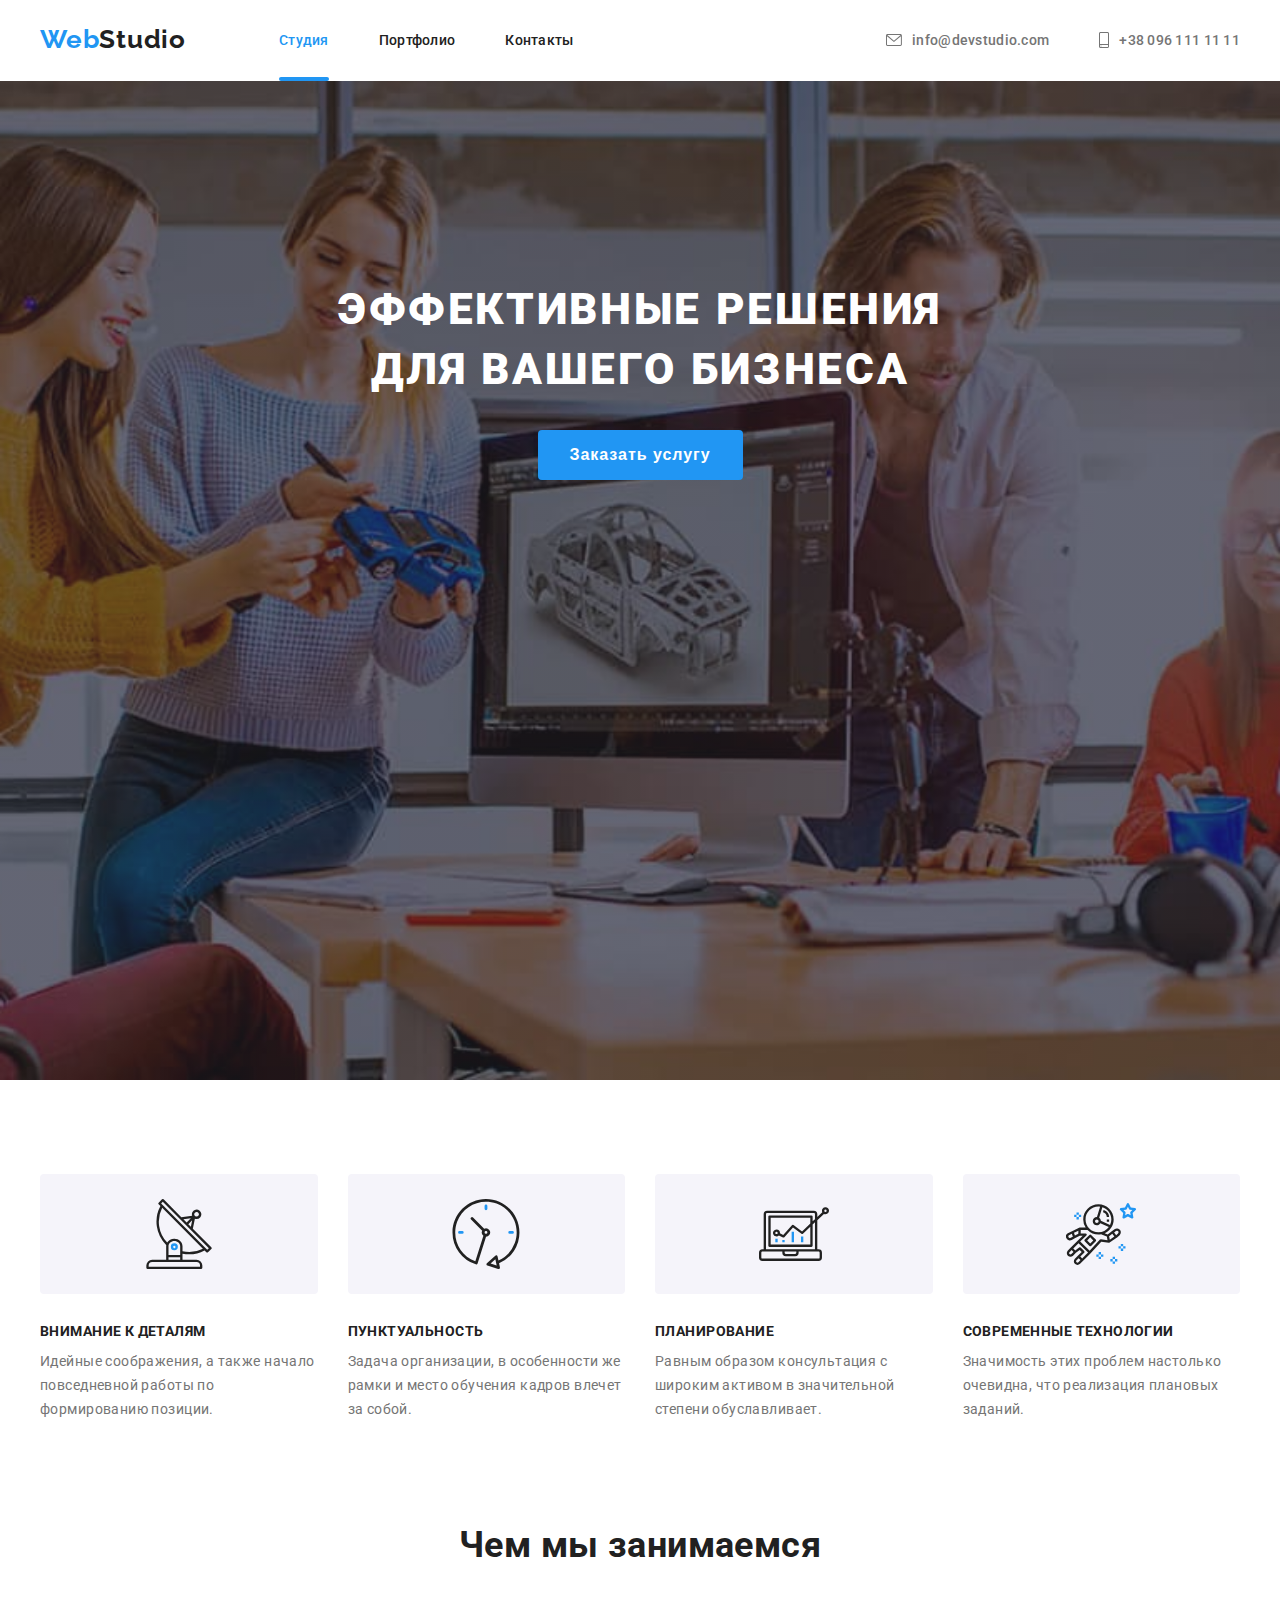
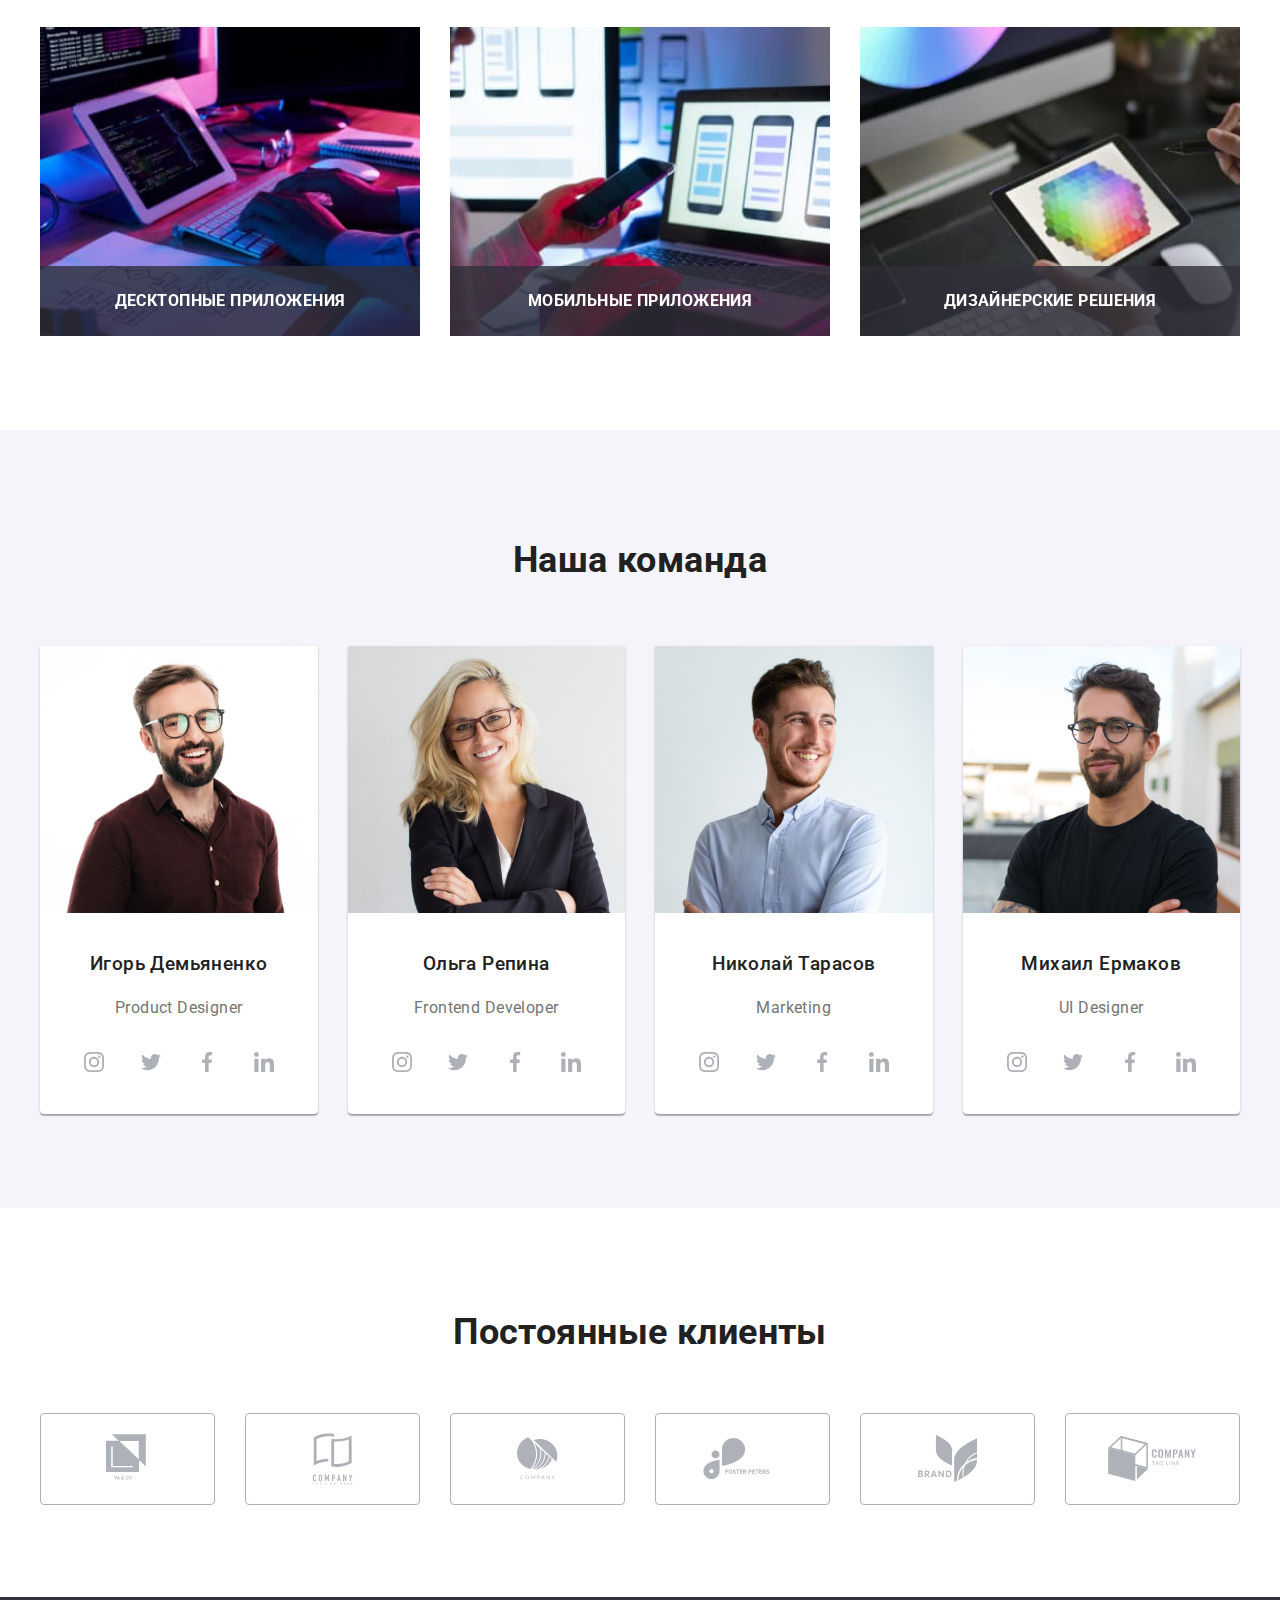
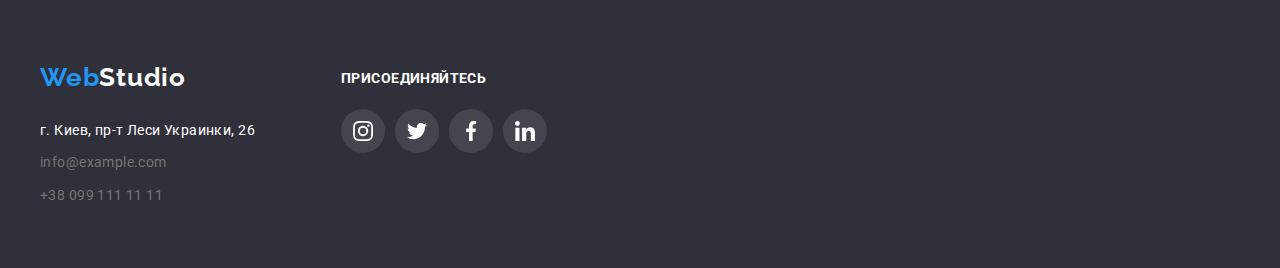
==== commit 2749b07d: "Устанавливает анимацию на модалку" ====
--- a/index.html
+++ b/index.html
@@ -120,19 +120,19 @@
         <ul class="list works">
             <li class="item-work">
                 <a class="link-work link" href="">
-                    <img class="photo-works" src="./images/img1.jpg"  alt="человек печатает на ноутбуке"  width="100%">
+                    <img class="photo-works" src="./images/img1.jpg"  alt="человек печатает на ноутбуке">
                 <h3 class="title-work">Десктопные приложения</h3>
                 </a>
             </li>
             <li class="item-work">
                 <a class="link-work link" href="">
-                    <img class="photo-works" src="./images/img2.jpg" alt="девушка  использует  телефон при работе с ноутбуком" width="100%">
+                    <img class="photo-works" src="./images/img2.jpg" alt="девушка  использует  телефон при работе с ноутбуком">
                 <h3 class="title-work">Мобильные приложения</h3>
                 </a>
             </li>
             <li class="item-work">
                 <a class="link-work link" href="">
-                    <img class="photo-works" src="./images/img3.jpg" alt="используется планшет для рисования" width="100%">
+                    <img class="photo-works" src="./images/img3.jpg" alt="используется планшет для рисования">
                 <h3 class="title-work">Дизайнерские решения</h3>
             </a>
             </li>
@@ -144,7 +144,7 @@
             <h2 class="title-advantage center">Наша команда</h2>
             <ul class="list card-team">
                 <li class="photo-team">
-                    <img class="img-photo" src="./images/foto-product-designer.jpg" alt="специалист по дизайну продукта" width="100%">
+                    <img class="img-photo" src="./images/foto-product-designer.jpg" alt="специалист по дизайну продукта">
                     <h3 class="title-item">Игорь Демьяненко</h3>
                     <p lang="en">Product Designer</p>
                     <div class="box-network">
@@ -181,7 +181,7 @@
                     </div>
                 </li>
                 <li class="photo-team">
-                    <img class="img-photo" src="./images/foto-frontend-developer.jpg" alt="специалист фронтент разработки" width="100%">
+                    <img class="img-photo" src="./images/foto-frontend-developer.jpg" alt="специалист фронтент разработки">
                     <h3 class="title-item">Ольга Репина</h3>
                     <p lang="en">Frontend Developer</p>
                     <div class="box-network">
@@ -218,7 +218,7 @@
                     </div>
                 </li>
                 <li class="photo-team">
-                    <img class="img-photo" src="./images/foto-marketing.jpg" alt="маркетолог" width="100%">
+                    <img class="img-photo" src="./images/foto-marketing.jpg" alt="маркетолог">
                     <h3 class="title-item">Николай Тарасов</h3>
                     <p lang="en">Marketing</p>
                     <div class="box-network">
--- a/css/style.css
+++ b/css/style.css
@@ -1,11 +1,5 @@
 html {
   box-sizing: border-box;
-}
-
-*,
-*::before,
-*::after {
-  box-sizing: inherit;
 }
 
 :root {
@@ -14,7 +8,7 @@
   --backgroung-white: #ffffff;
   --primari-background: #e5e5e5;
   --second-background: #f5f4fa;
-  --acccent-color: #2196f3;
+  --accent-color: #2196f3;
   --text-color: #757575;
   --footer-contacts-color: rgba(255, 255, 255, 0.6);
   --dark-background: #2f303a;
@@ -23,6 +17,7 @@
   --icon-color-second: #afb1b8;
   --icon-color: rgba(255, 255, 255, 0.1);
   --background-hero: #c4c4c4;
+  --cubic: cubic-bezier(0.4, 0, 0.2, 1);
 }
 
 /* Сброс стилей и основные стили*/
@@ -34,8 +29,7 @@
 
 .list {
   list-style: none;
-  margin-top: 0;
-  margin-bottom: 0;
+  margin: 0;
   padding-left: 0;
 }
 
@@ -49,6 +43,7 @@
   color: var(--text-color);
 
   margin: 0;
+  padding-top: 80px;
 }
 
 .center {
@@ -79,7 +74,7 @@
 
 /* Logo  */
 .web-logo {
-  color: var(--acccent-color);
+  color: var(--accent-color);
 }
 
 .logo-header {
@@ -103,12 +98,42 @@
 
 /* header */
 .header {
+  position: fixed;
+  width: 100%;
+  top: 0;
+  z-index: 99;
+  left: 50%;
+  transform: translateX(-50%);
   background-color: var(--backgroung-white);
 }
 
+.site-nav .item {
+  position: relative;
+}
+
 .nav-header {
-  display: flex;
+  display: block;
   padding-top: 32px;
+  padding-bottom: 32px;
+
+  color: var(--primari-title);
+  transition: color 250ms var(--cubic);
+}
+
+.header .current {
+  color: var(--accent-color);
+}
+
+.current::after {
+  content: "";
+  position: absolute;
+  bottom: 0;
+  left: 0;
+  display: block;
+  width: 100%;
+  height: 4px;
+  background-color: var(--accent-color);
+  border-radius: 4px;
 }
 
 .site-nav {
@@ -130,28 +155,7 @@
 
 .nav-header:hover,
 .nav-header:focus {
-  color: var(--acccent-color);
-}
-
-.nav-header {
-  display: block;
-  align-items: center;
-  color: var(--primari-title);
-  transition: color 250ms cubic-bezier(0.4, 0, 0.2, 1);
-}
-
-.current::after {
-  content: "";
-  display: block;
-  margin-top: 28px;
-  width: 100%;
-  height: 4px;
-  border-radius: 2px;
-  background-color: var(--acccent-color);
-}
-
-.header .current {
-  color: var(--acccent-color);
+  color: var(--accent-color);
 }
 
 .header-contacts {
@@ -168,12 +172,12 @@
   padding-top: 32px;
   padding-bottom: 32px;
   fill: currentColor;
-  transition: color 250ms cubic-bezier(0.4, 0, 0.2, 1);
+  transition: color 250ms var(--cubic);
 }
 
 .adress-header:hover,
 .adress-header:focus {
-  color: var(--acccent-color);
+  color: var(--accent-color);
 }
 
 .header-contacts .icon {
@@ -251,7 +255,7 @@
   box-sizing: border-box;
   border-radius: 50%;
   background-color: var(--icon-color);
-  transition: background-color 250ms cubic-bezier(0.4, 0, 0.2, 1);
+  transition: background-color 250ms var(--cubic);
 }
 
 .footer .icon {
@@ -260,7 +264,7 @@
 
 .icon-footer .link:hover,
 .icon-footer .link:focus {
-  background-color: var(--acccent-color);
+  background-color: var(--accent-color);
 }
 
 .icon-footer .icon-item:not(:nth-last-child(1)) {
@@ -309,21 +313,22 @@
 }
 
 .btn-hero {
-  font-size: 16px;
-  font-weight: 700;
-  line-height: 1.88;
-  text-align: center;
-  letter-spacing: 0.06em;
-
-  color: var(--second-title);
-  background-color: var(--acccent-color);
-
   display: inline-block;
   flex-basis: 200px;
   border: 0;
   border-radius: 4px;
   padding: 10px 32px;
   cursor: pointer;
+  outline: none;
+
+  font-size: 16px;
+  font-weight: 700;
+  line-height: 1.88;
+  text-align: center;
+  letter-spacing: 0.06em;
+
+  color: var(--second-title);
+  background-color: var(--accent-color);
 }
 
 /*  преимуществa компании*/
@@ -521,13 +526,12 @@
   justify-content: center;
   color: var(--icon-color-second);
   fill: currentColor;
-  transition: fill 250ms cubic-bezier(0.4, 0, 0.2, 1),
-    background-color 250ms cubic-bezier(0.4, 0, 0.2, 1);
+  transition: fill 250ms var(--cubic), background-color 250ms var(--cubic);
 }
 
 .list-network .link-icon:hover,
 .list-network .link-icon:focus {
-  background-color: var(--acccent-color);
+  background-color: var(--accent-color);
   fill: var(--second-background);
 }
 
@@ -555,14 +559,13 @@
   border: 1px solid var(--icon-color-second);
   border-radius: 4px;
   fill: currentColor;
-  transition: color 250ms cubic-bezier(0.4, 0, 0.2, 1),
-    border 250ms cubic-bezier(0.4, 0, 0.2, 1);
+  transition: color 250ms var(--cubic), border 250ms var(--cubic);
 }
 
 .item-client .link-company:hover,
 .item-client .link-company:focus {
-  color: var(--acccent-color);
-  border: 1px solid var(--acccent-color);
+  color: var(--accent-color);
+  border: 1px solid var(--accent-color);
 }
 
 /* Страница пoртфолио */
@@ -580,6 +583,8 @@
 
 .button-portfolio {
   display: block;
+  outline: none;
+
   font-family: Roboto, sans-serif;
 
   font-size: 16px;
@@ -596,9 +601,8 @@
   margin-bottom: 0;
 
   cursor: pointer;
-  transition: box-shadow 250ms cubic-bezier(0.4, 0, 0.2, 1),
-    color 250ms cubic-bezier(0.4, 0, 0.2, 1),
-    background-color 250ms cubic-bezier(0.4, 0, 0.2, 1);
+  transition: box-shadow 250ms var(--cubic), color 250ms var(--cubic),
+    background-color 250ms var(--cubic);
 }
 
 .button-list {
@@ -607,7 +611,7 @@
 
 .button-portfolio:hover,
 .button-portfolio:focus {
-  background-color: var(--acccent-color);
+  background-color: var(--accent-color);
   color: var(--second-title);
   box-shadow: 0px 2px 2px 0px rgba(0, 0, 0, 0.12),
     0px 1px 2px 0px rgba(0, 0, 0, 0.08), 0px 3px 1px 0px rgba(0, 0, 0, 0.1);
@@ -636,13 +640,13 @@
 }
 
 .item-portfolio {
-  border: 0;
   max-width: calc(100% / 3 - 30px);
   margin: 30px 0 0 30px;
 }
 
 .link-portfolio {
   display: inline-block;
+
   width: 100%;
   height: 100%;
   border: 1px solid var(--border-color-card);
@@ -650,8 +654,7 @@
   text-decoration: none;
   color: inherit;
   font-style: normal;
-  transition: box-shadow 250ms cubic-bezier(0.4, 0, 0.2, 1),
-    border 250ms cubic-bezier(0.4, 0, 0.2, 1);
+  transition: box-shadow 250ms var(--cubic), border 250ms var(--cubic);
 }
 
 .overlay-portfolio .photo {
@@ -702,8 +705,8 @@
   height: 100%;
   left: 0;
   top: 0;
-  transition: transform 250ms cubic-bezier(0.4, 0, 0.2, 1);
-  transform: translateY(+293px);
+  transition: transform 250ms var(--cubic);
+  transform: translateY(100%);
 
   margin: 0;
   padding: 63px 24px;
@@ -713,7 +716,7 @@
 
 .link-portfolio:hover .text-overlay,
 .link-portfolio:focus .text-overlay {
-  transform: translateY(0px);
+  transform: translateY(0%);
 }
 
 /* modal */
@@ -725,23 +728,40 @@
   width: 100%;
   height: 100%;
   background-color: rgba(0, 0, 0, 0.2);
-}
-
-.backdrop .modal {
+  opacity: 1;
+  transition: opacity 250ms var(--cubic);
+}
+
+.backdrop.is-hidden {
+  opacity: 0;
+  pointer-events: none;
+}
+
+.modal {
   position: absolute;
   top: 50%;
   left: 50%;
-  transform: translate(-50%, -50%);
+
+  opacity: 1;
+  transform: translate(-50%, -50%) scale(1);
+  transition: scale 250ms var(--cubic), opacity 250ms var(--cubic);
+
   width: 528px;
   height: 581px;
   background-color: var(--backgroung-white);
   padding: 8px 8px;
 }
 
+.backdrop.is-hidden .modal {
+  transform: translate(-50%, -50%) scale(0.8);
+  opacity: 0;
+}
+
 .backdrop .btn {
   display: flex;
   align-items: center;
   justify-content: center;
+  outline: none;
 
   width: 30px;
   height: 30px;
@@ -752,8 +772,3 @@
   margin-left: auto;
   cursor: pointer;
 }
-
-.backdrop.is-hidden {
-  opacity: 0;
-  pointer-events: none;
-}
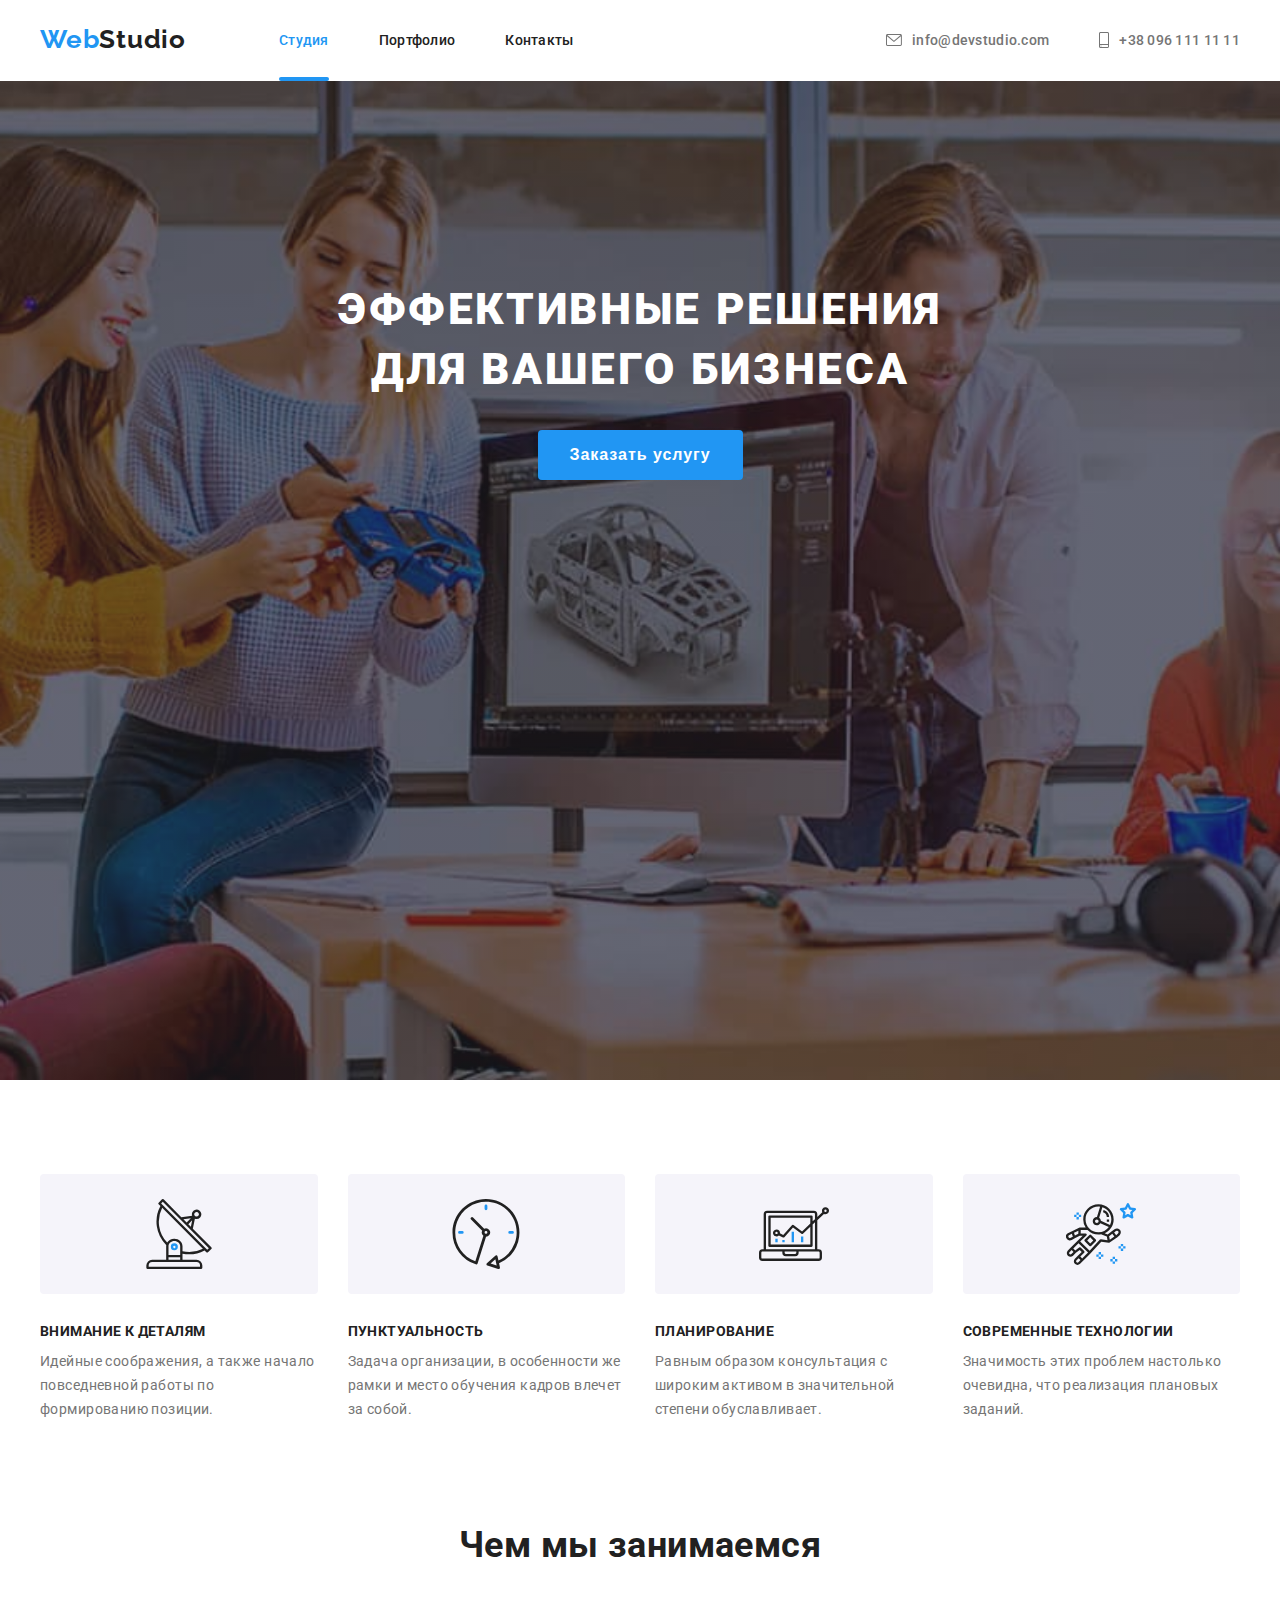
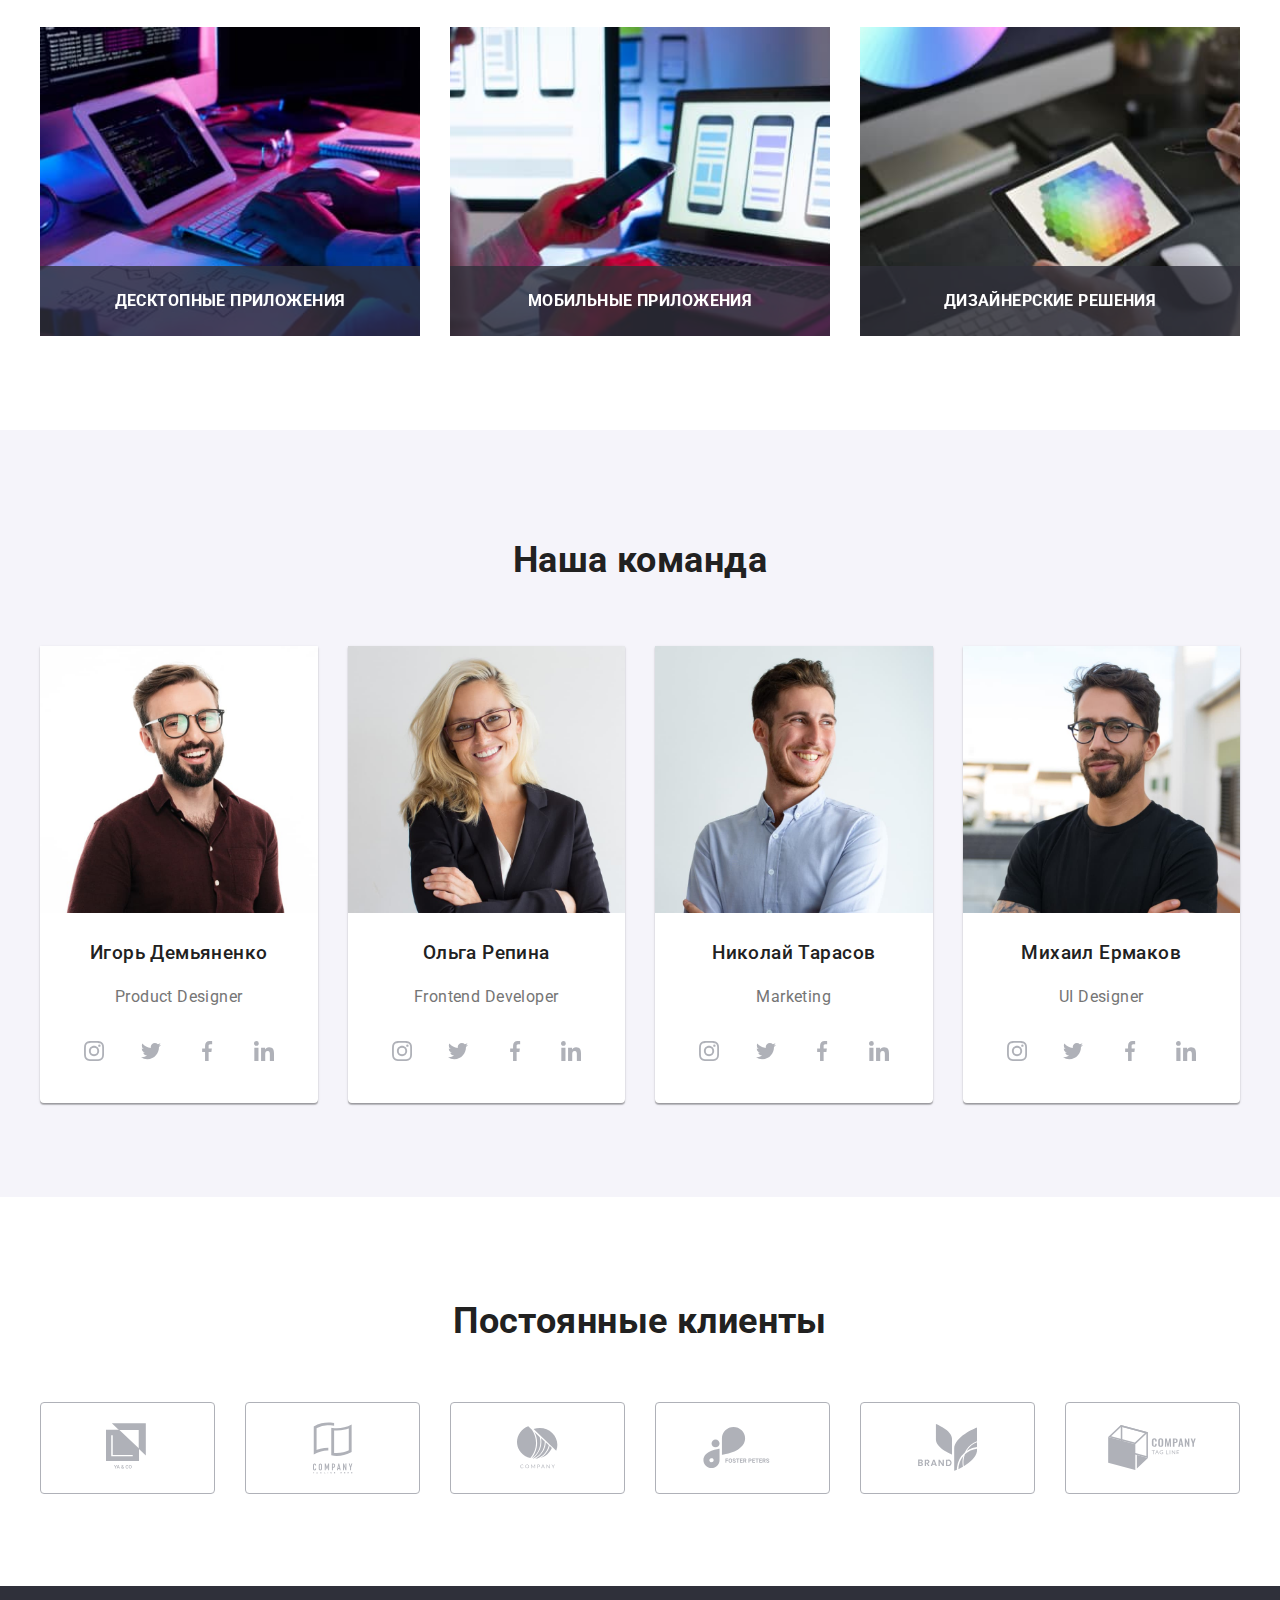
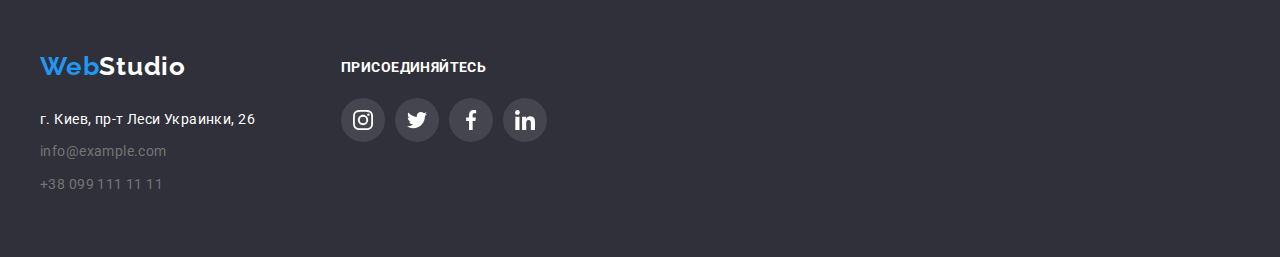
==== commit af3f7ff6: "Подчищает всю разметку" ====
--- a/index.html
+++ b/index.html
@@ -17,29 +17,29 @@
 <body>
 <!--Header-->
 <header class="header">
-    <div class="conteiner">
+    <div class="conteiner header-conteiner">
         <a href="./index.html" class="link"><span class="web-logo">Web</span><span class="logo-header">Studio</span></a>
         <nav>
-        <ul class="list site-nav">
-            <li class="item">
-                <a href="./index.html" class="nav-header  current link">Студия</a>
-            </li>
-            <li class="item">
-                <a href="./portfolio.html" class="nav-header link">Портфолио</a>
-            </li>
-            <li class="item">
-                <a href="./contacts.html" class="nav-header link">Контакты</a>
+        <ul class="list list-nav">
+            <li class="item">
+                <a href="./index.html" class="link-nav current link">Студия</a>
+            </li>
+            <li class="item">
+                <a href="./portfolio.html" class="link-nav link">Портфолио</a>
+            </li>
+            <li class="item">
+                <a href="./contacts.html" class="link-nav link">Контакты</a>
             </li>
         </ul>
     </nav>
     <address class="header-contacts">
-        <a href="mailto:info@devstudio.com" class="adress-header link item">
+        <a href="mailto:info@devstudio.com" class="link item">
             
                 <svg class="icon" width="16px" height="12px">
                     <use class="mail" href="./images/icon.svg#icon-envelope"></use>
                 </svg>
                 <span>info@devstudio.com</span></a>
-        <a href="tel:+380961111111" class="adress-header link item">
+        <a href="tel:+380961111111" class="link item">
             <svg class="icon" width="10px" height="16px">
                 <use href="./images/icon.svg#icon-smartphone"></use>
             </svg>
@@ -49,9 +49,9 @@
 </header>
 <!--Main-->
 <main>
-    <section class="hero center">
-        <div class="overlay link">
-        <div class="title-hero">
+    <section class="hero">
+        <div class="overlay center">
+        <div class="hero-conteiner">
             <h1 class="title">Эффективные решения для вашего бизнеса</h1>
         </div>
         <button type="button" class="btn-hero" data-open-modal>Заказать услугу</button>
@@ -66,49 +66,49 @@
             </div>
         </div>
     </section>    
-        <section class="company">
+        <section class="adv">
         <div class="conteiner">
-        <h2 class="title-advantage visvally-hiden">преимущества компании</h2>
-        <ul class="list list-company">
-            <li class="adv-list">
+        <h2 class="visvally-hiden">преимущества компании</h2>
+        <ul class="list">
+            <li class="adv-item">
                 <div class="box">
                     <svg class="icon antenna">
                         <use href="./images/icon.svg#icon-antenna">
                         </use>
                     </svg>                    
                 </div>
-                <h3 class="title-list">Внимание к деталям</h3>
-                <p class="point">Идейные соображения, а также начало повседневной работы по формированию позиции.</p>
-            </li>
-            <li class="adv-list"> 
+                <h3 class="title">Внимание к деталям</h3>
+                <p class="paragraph">Идейные соображения, а также начало повседневной работы по формированию позиции.</p>
+            </li>
+            <li class="adv-item"> 
                 <div class="box">
                     <svg class="icon clock">
                         <use href="./images/icon.svg#icon-clock">
                         </use>
                     </svg>
                 </div>
-                <h3 class="title-list">Пунктуальность</h3>
-                <p class="point">Задача организации, в особенности же рамки и место обучения кадров влечет за собой.</p>
-            </li>
-            <li class="adv-list">
+                <h3 class="title">Пунктуальность</h3>
+                <p class="paragraph">Задача организации, в особенности же рамки и место обучения кадров влечет за собой.</p>
+            </li>
+            <li class="adv-item">
                 <div class="box">
                     <svg class="icon diagram">
                         <use href="./images/icon.svg#icon-diagram">
                         </use>
                     </svg>
                 </div>
-                <h3 class="title-list">Планирование</h3>
-                <p class="point">Равным образом консультация с широким активом в значительной степени обуславливает.</p>
-            </li>
-            <li class="adv-list">
+                <h3 class="title">Планирование</h3>
+                <p class="paragraph">Равным образом консультация с широким активом в значительной степени обуславливает.</p>
+            </li>
+            <li class="adv-item">
                 <div class="box">
                     <svg class="icon astronaut">
                         <use href="./images/icon.svg#icon-astronaut">
                         </use>
                     </svg>
                 </div>
-                <h3 class="title-list">Современные технологии</h3>
-                <p class="point">Значимость этих проблем настолько очевидна, что реализация плановых заданий.</p>
+                <h3 class="title">Современные технологии</h3>
+                <p class="paragraph">Значимость этих проблем настолько очевидна, что реализация плановых заданий.</p>
             </li>
         </ul>
     </div>
@@ -116,62 +116,62 @@
 
 <section class="work section">
     <div class="conteiner">
-        <h2 class="center title-advantage">Чем мы занимаемся</h2>
-        <ul class="list works">
-            <li class="item-work">
-                <a class="link-work link" href="">
-                    <img class="photo-works" src="./images/img1.jpg"  alt="человек печатает на ноутбуке">
-                <h3 class="title-work">Десктопные приложения</h3>
+        <h2 class="center title-second">Чем мы занимаемся</h2>
+        <ul class="list">
+            <li class="item">
+                <a class="link" href="">
+                    <img class="img" src="./images/img1.jpg"  alt="человек печатает на ноутбуке">
+                <h3 class="title">Десктопные приложения</h3>
                 </a>
             </li>
-            <li class="item-work">
-                <a class="link-work link" href="">
-                    <img class="photo-works" src="./images/img2.jpg" alt="девушка  использует  телефон при работе с ноутбуком">
-                <h3 class="title-work">Мобильные приложения</h3>
+            <li class="item">
+                <a class="link" href="">
+                    <img class="img" src="./images/img2.jpg" alt="девушка  использует  телефон при работе с ноутбуком">
+                <h3 class="title">Мобильные приложения</h3>
                 </a>
             </li>
-            <li class="item-work">
-                <a class="link-work link" href="">
-                    <img class="photo-works" src="./images/img3.jpg" alt="используется планшет для рисования">
-                <h3 class="title-work">Дизайнерские решения</h3>
+            <li class="item">
+                <a class="link" href="">
+                    <img class="img" src="./images/img3.jpg" alt="используется планшет для рисования">
+                <h3 class="title">Дизайнерские решения</h3>
             </a>
             </li>
         </ul>
     </div>
     </section>
-    <section class="team center section">
+    <section class="team section">
         <div class="conteiner">
-            <h2 class="title-advantage center">Наша команда</h2>
-            <ul class="list card-team">
-                <li class="photo-team">
-                    <img class="img-photo" src="./images/foto-product-designer.jpg" alt="специалист по дизайну продукта">
-                    <h3 class="title-item">Игорь Демьяненко</h3>
+            <h2 class="title-second center">Наша команда</h2>
+            <ul class="list list-team">
+                <li class="item-team  center">
+                    <img class="photo" src="./images/foto-product-designer.jpg" alt="специалист по дизайну продукта">
+                    <h3 class="name">Игорь Демьяненко</h3>
                     <p lang="en">Product Designer</p>
                     <div class="box-network">
                         <ul class="list list-network">
-                            <li class="item-network">
-                                <a class="link-icon" href="">
+                            <li class="item">
+                                <a class="link" href="">
                                     <svg class="icon">
                                         <use href="./images/icon.svg#icon-instagram"></use>
                                     </svg>
                                 </a>
                             </li>
-                            <li class="item-network">
-                                <a class="link-icon" href="">
+                            <li class="item">
+                                <a class="link" href="">
                                     <svg class="icon">
                                         <use href="./images/icon.svg#icon-twitter"></use>
                                     </svg>
                                 </a>
                             </li>
-                            <li class="item-network">
-                                <a class="link-icon" href="">
+                            <li class="item">
+                                <a class="link" href="">
                                     <svg class="icon">
                                         <use href="./images/icon.svg#icon-facebook"></use>
                                     </svg>
                                 </a>
                             </li>
-                            <li class="item-network">
-                                <a class="link-icon" href="">
+                            <li class="item">
+                                <a class="link" href="">
                                     <svg class="icon">
                                         <use href="./images/icon.svg#icon-linkedin"></use>
                                     </svg>
@@ -180,35 +180,35 @@
                         </ul>
                     </div>
                 </li>
-                <li class="photo-team">
-                    <img class="img-photo" src="./images/foto-frontend-developer.jpg" alt="специалист фронтент разработки">
-                    <h3 class="title-item">Ольга Репина</h3>
+                <li class="item-team center">
+                    <img class="photo" src="./images/foto-frontend-developer.jpg" alt="специалист фронтент разработки">
+                    <h3 class="name">Ольга Репина</h3>
                     <p lang="en">Frontend Developer</p>
                     <div class="box-network">
                         <ul class="list list-network">
-                            <li class="item-network">
-                                <a class="link-icon" href="">
+                            <li class="item">
+                                <a class="link" href="">
                                     <svg class="icon">
                                         <use href="./images/icon.svg#icon-instagram"></use>
                                     </svg>
                                 </a>
                             </li>
-                            <li class="item-network">
-                                <a class="link-icon" href="">
+                            <li class="item">
+                                <a class="link" href="">
                                     <svg class="icon">
                                         <use href="./images/icon.svg#icon-twitter"></use>
                                     </svg>
                                 </a>
                             </li>
-                            <li class="item-network">
-                                <a class="link-icon" href="">
+                            <li class="item">
+                                <a class="link" href="">
                                     <svg class="icon">
                                         <use href="./images/icon.svg#icon-facebook"></use>
                                     </svg>
                                 </a>
                             </li>
-                            <li class="item-network">
-                                <a class="link-icon" href="">
+                            <li class="item">
+                                <a class="link" href="">
                                     <svg class="icon">
                                         <use href="./images/icon.svg#icon-linkedin"></use>
                                     </svg>
@@ -217,35 +217,35 @@
                         </ul>
                     </div>
                 </li>
-                <li class="photo-team">
-                    <img class="img-photo" src="./images/foto-marketing.jpg" alt="маркетолог">
-                    <h3 class="title-item">Николай Тарасов</h3>
+                <li class="item-team  center">
+                    <img class="photo" src="./images/foto-marketing.jpg" alt="маркетолог">
+                    <h3 class="name">Николай Тарасов</h3>
                     <p lang="en">Marketing</p>
                     <div class="box-network">
                         <ul class="list list-network">
-                            <li class="item-network">
-                                <a class="link-icon" href="">
+                            <li class="item">
+                                <a class="link" href="">
                                     <svg class="icon">
                                         <use href="./images/icon.svg#icon-instagram"></use>
                                     </svg>
                                 </a>
                             </li>
-                            <li class="item-network">
-                                <a class="link-icon" href="">
+                            <li class="item">
+                                <a class="link" href="">
                                     <svg class="icon">
                                         <use href="./images/icon.svg#icon-twitter"></use>
                                     </svg>
                                 </a>
                             </li>
-                            <li class="item-network">
-                                <a class="link-icon" href="">
+                            <li class="item">
+                                <a class="link" href="">
                                     <svg class="icon">
                                         <use href="./images/icon.svg#icon-facebook"></use>
                                     </svg>
                                 </a>
                             </li>
-                            <li class="item-network">
-                                <a class="link-icon" href="">
+                            <li class="item">
+                                <a class="link" href="">
                                     <svg class="icon">
                                         <use href="./images/icon.svg#icon-linkedin"></use>
                                     </svg>
@@ -254,35 +254,35 @@
                         </ul>
                     </div>
                 </li>
-                <li class="photo-team">
-                    <img class="img-photo" src="./images/foto-ui-designer.jpg" alt="специалист по дизайну интерфейса" width="270">
-                    <h3 class="title-item">Михаил Ермаков</h3>
+                <li class="item-team center">
+                    <img class="photo" src="./images/foto-ui-designer.jpg" alt="специалист по дизайну интерфейса" width="270">
+                    <h3 class="name">Михаил Ермаков</h3>
                     <p lang="en">UI Designer</p>
                     <div class="box-network">
-                        <ul class="list list-network">
-                            <li class="item-network">
-                                <a class="link-icon" href="">
+                        <ul class="list">
+                            <li class="item">
+                                <a class="link" href="">
                                     <svg class="icon">
                                         <use href="./images/icon.svg#icon-instagram"></use>
                                     </svg>
                                 </a>
                             </li>
-                            <li class="item-network">
-                                <a class="link-icon" href="">
+                            <li class="item">
+                                <a class="link" href="">
                                     <svg class="icon">
                                         <use href="./images/icon.svg#icon-twitter"></use>
                                     </svg>
                                 </a>
                             </li>
-                            <li class="item-network">
-                                <a class="link-icon" href="">
+                            <li class="item">
+                                <a class="link" href="">
                                     <svg class="icon">
                                         <use href="./images/icon.svg#icon-facebook"></use>
                                     </svg>
                                 </a>
                             </li>
-                            <li class="item-network">
-                                <a class="link-icon" href="">
+                            <li class="item">
+                                <a class="link" href="">
                                     <svg class="icon">
                                         <use href="./images/icon.svg#icon-linkedin"></use>
                                     </svg>
@@ -296,29 +296,29 @@
     </section>
         <section class="clients section">            
                 <div class="conteiner">
-                    <h2 class="title-advantage center">Постоянные клиенты</h2>
-                    <ul class="clients-list list">
-                        <li class="item-client company1"><a class="link-company" href=""><svg class="icon" width="44px" height="49px">
+                    <h2 class="title-second center">Постоянные клиенты</h2>
+                    <ul class="list">
+                        <li class="item company1"><a class="link" href=""><svg class="icon" width="44px" height="49px">
                                     <use href="./images/icon.svg#icon-company1">
                                     </use>
                                 </svg></a></li>
-                        <li class="item-client company2"><a class="link-company" href=""><svg class="icon" width="40px" height="52px">
+                        <li class="item company2"><a class="link" href=""><svg class="icon" width="40px" height="52px">
                                     <use href="./images/icon.svg#icon-company2">
                                     </use>
                                 </svg></a></li>
-                        <li class="item-client company3"><a class="link-company" href=""><svg class="icon" width="41px" height="43px">
+                        <li class="item company3"><a class="link" href=""><svg class="icon" width="41px" height="43px">
                                     <use href="./images/icon.svg#icon-company3">
                                     </use>
                                 </svg></a></li>
-                        <li class="item-client company4"><a class="link-company" href=""><svg class="icon" width="79.66px" height="42.02">
+                        <li class="item company4"><a class="link" href=""><svg class="icon" width="79.66px" height="42.02">
                                     <use href="./images/icon.svg#icon-company4">
                                     </use>
                                 </svg></a></li>
-                        <li class="item-client company5"><a class="link-company" href=""><svg class="icon" width="59px" height="47px">
+                        <li class="item company5"><a class="link" href=""><svg class="icon" width="59px" height="47px">
                                     <use href="./images/icon.svg#icon-company5">
                                     </use>
                                 </svg></a></li>
-                        <li class="item-client company5"><a class="link-company" href=""><svg class="icon" width="88.5px" height="45.5px">
+                        <li class="item company5"><a class="link" href=""><svg class="icon" width="88.5px" height="45.5px">
                                     <use href="./images/icon.svg#icon-company6">
                                     </use>
                                 </svg></a></li>
@@ -335,39 +335,39 @@
             <a href="./index.html" class="link"><span class="web-logo link">Web</span><span
                     class="logo-footer">Studio</span></a>
         </div>
-        <address class="link contacts">
-            <p class="link footer-addres">г. Киев, пр-т Леси Украинки, 26</p>
+        <address class="footer-address">
+            <p class="text">г. Киев, пр-т Леси Украинки, 26</p>
             <ul class="list footer-contacts">
-                <li class="footer-list">
+                <li class="item">
                     <a href="mielto:info@example.com" class="link">info@example.com</a>
                 </li>
-                <li class="footer-list">
+                <li class="item">
                     <a href="tel:+380991111111" class="link">+38 099 111 11 11</a>
                 </li>
             </ul>
         </address>
     </div>
-    <div class="networks">
+    <div class="network">
         <p class="paragraph">присоединяйтесь</p>
-        <ul class="list icon-footer">
-            <li class="icon-item">
-                <a  class="link" href=""><svg class="icon" width="20" height="20">
+        <ul class="list list-network">
+            <li class="item">
+                <a  class="link" href=""><svg class="icon">
                     <use href="./images/icon.svg#icon-instagram"></use>
                 </svg></a>
             </li>
-            <li class="icon-item">
+            <li class="item">
                 <a  class="link" href="">
-                    <svg class="icon" width="20" height="20">
+                    <svg class="icon">
                         <use href="./images/icon.svg#icon-twitter"></use>
                     </svg></a>
             </li>
-            <li class="icon-item">
-                <a  class="link" href=""><svg class="icon" width="20" height="20">
+            <li class="item">
+                <a  class="link" href=""><svg class="icon">
                     <use href="./images/icon.svg#icon-facebook"></use>
                 </svg></a>
             </li>
-            <li class="icon-item">
-                <a  class="link" href=""><svg class="icon" width="20" height="20">
+            <li class="item">
+                <a  class="link" href=""><svg class="icon">
                     <use href="./images/icon.svg#icon-linkedin"></use>
                 </svg></a>
             </li>
--- a/css/style.css
+++ b/css/style.css
@@ -99,19 +99,18 @@
 /* header */
 .header {
   position: fixed;
+  z-index: 10;
   width: 100%;
   top: 0;
-  z-index: 99;
-  left: 50%;
-  transform: translateX(-50%);
+
   background-color: var(--backgroung-white);
 }
 
-.site-nav .item {
+.header .item {
   position: relative;
 }
 
-.nav-header {
+.link-nav {
   display: block;
   padding-top: 32px;
   padding-bottom: 32px;
@@ -136,15 +135,12 @@
   border-radius: 4px;
 }
 
-.site-nav {
-  display: flex;
-}
-
-.header .item:not(:nth-last-child(1)) {
-  margin-right: 50px;
-}
-
-.header .conteiner {
+.header .list-nav {
+  display: flex;
+}
+
+.header-conteiner,
+.display-header {
   display: flex;
   align-items: center;
 
@@ -153,8 +149,8 @@
   letter-spacing: 0.02em;
 }
 
-.nav-header:hover,
-.nav-header:focus {
+.link-nav:hover,
+.link-nav:focus {
   color: var(--accent-color);
 }
 
@@ -165,7 +161,7 @@
   margin-left: auto;
 }
 
-.adress-header {
+.header-contacts .link {
   display: inline-flex;
   align-items: center;
   height: 100%;
@@ -175,9 +171,13 @@
   transition: color 250ms var(--cubic);
 }
 
-.adress-header:hover,
-.adress-header:focus {
+.header-contacts .link:hover,
+.header-contacts .link:focus {
   color: var(--accent-color);
+}
+
+.header .item:not(:last-child) {
+  margin-right: 50px;
 }
 
 .header-contacts .icon {
@@ -185,46 +185,48 @@
 }
 
 /* footer */
-
-.footer .conteiner {
-  display: flex;
-}
 
 .footer {
   background-color: var(--dark-background);
   padding: 60px 0;
 }
 
-.logotype {
+.footer .conteiner {
+  display: flex;
+}
+
+.footer .logotype {
   margin-bottom: 20px;
 }
 
-.contacts {
+.footer-address {
   display: block;
   width: 231px;
 }
 
-.footer-addres {
+.footer-address .text {
   display: flex;
   margin-top: 0;
+  text-decoration: none;
+  font-style: normal;
   color: var(--second-title);
   margin-bottom: 9px;
 }
 
-.footer-list:not(:last-child) {
+.footer-contacts .item:not(:last-child) {
   display: block;
   margin-bottom: 9px;
 }
 
-.box-logo {
+.footer .box-logo {
   margin-right: 70px;
 }
 
-.networks {
+.footer .network {
   padding-top: 12px;
 }
 
-.networks .paragraph {
+.footer .paragraph {
   font-size: 14px;
   font-weight: 700;
   line-height: 1.4;
@@ -232,21 +234,20 @@
   text-transform: uppercase;
 
   margin-top: 0;
-  margin-bottom: 0;
   margin-bottom: 20px;
 }
 
-.icon-footer {
-  display: flex;
-}
-
-.icon-footer .icon-item {
+.network .list-network {
+  display: flex;
+}
+
+.list-network .item {
   display: inline-block;
   width: 44px;
   height: 44px;
 }
 
-.icon-footer .link {
+.list-network .link {
   display: flex;
   align-items: center;
   justify-content: center;
@@ -260,19 +261,21 @@
 
 .footer .icon {
   fill: var(--second-title);
-}
-
-.icon-footer .link:hover,
-.icon-footer .link:focus {
+  width: 20px;
+  height: 20px;
+}
+
+.list-network .link:hover,
+.list-network .link:focus {
   background-color: var(--accent-color);
 }
 
-.icon-footer .icon-item:not(:nth-last-child(1)) {
+.list-network .item:not(:nth-last-child(1)) {
   margin-right: 10px;
 }
 
 /* Герой */
-.overlay {
+.hero .overlay {
   max-width: 1600px;
   height: 600px;
   margin-left: auto;
@@ -293,23 +296,21 @@
   padding: 200px;
 }
 
-.title {
+.hero-conteiner {
+  width: 696px;
+  margin: 0 auto;
+}
+
+.hero .title {
+  margin: 0 auto 30px;
+
   color: var(--second-title);
   font-weight: 900;
   font-size: 44px;
   line-height: 1.36;
   letter-spacing: 0.06em;
   text-transform: uppercase;
-
-  margin-left: auto;
-  margin-right: auto;
-  margin-top: 0;
-  margin-bottom: 30px;
-}
-
-.title-hero {
-  width: 696px;
-  margin: 0 auto;
+  text-align: center;
 }
 
 .btn-hero {
@@ -318,13 +319,13 @@
   border: 0;
   border-radius: 4px;
   padding: 10px 32px;
+
   cursor: pointer;
   outline: none;
 
   font-size: 16px;
   font-weight: 700;
   line-height: 1.88;
-  text-align: center;
   letter-spacing: 0.06em;
 
   color: var(--second-title);
@@ -332,48 +333,43 @@
 }
 
 /*  преимуществa компании*/
-.company {
+.adv {
   padding-top: 94px;
 }
 
-.title-advantage,
-.title-list {
-  color: var(--primari-title);
-}
-
-.title-advantage {
+.title-second {
+  margin-top: 0;
+  margin-bottom: 50px;
+
   font-size: 36px;
   font-weight: 700;
-
-  margin-top: 0;
-  margin-bottom: 50px;
-}
-
-.company .list-company {
-  display: flex;
-  justify-content: space-around;
-  margin-left: -30px;
-}
-
-.adv-list {
+  color: var(--primari-title);
+}
+
+.adv .list {
+  display: flex;
+}
+
+.adv-item {
   width: calc((100% - 90px) / 4);
 }
 
-.adv-list {
-  margin-left: 30px;
-}
-
-.title-list {
+.adv-item:not(:last-child) {
+  margin-right: 30px;
+}
+
+.adv .title {
   font-weight: 700;
   font-size: 14px;
   line-height: 1.14;
   text-transform: uppercase;
+  color: var(--primari-title);
 
   margin-top: 0;
   margin-bottom: 10px;
 }
 
-.company .point {
+.adv .paragraph {
   line-height: 1.7;
 
   margin-top: 0;
@@ -392,33 +388,22 @@
   border-radius: 4px;
 }
 
-.adv-list .icon {
+.adv-item .icon {
   width: 70px;
   height: 70px;
 }
 
-.adv-list .list-network {
-  display: flex;
-  align-items: center;
-  justify-content: center;
-  width: auto;
-
-  background: var(--second-background);
-  border-radius: 4px;
-  margin-bottom: 30px;
-}
-
-/* Works */
-.works {
+/* Work */
+.work .list {
   display: flex;
   justify-content: space-between;
 }
 
-.works .item-work {
+.work .item {
   width: calc((100% - 60px) / 3);
 }
 
-.works .link-work {
+.work .link {
   position: relative;
 
   display: block;
@@ -427,12 +412,12 @@
   padding-bottom: 0;
 }
 
-.photo-works {
-  width: 100%;
-  height: 100%;
-}
-
-.title-work {
+.work .img {
+  width: 100%;
+  height: 100%;
+}
+
+.work .title {
   position: absolute;
   bottom: 0;
   left: 0;
@@ -460,7 +445,7 @@
   background-color: var(--second-background);
 }
 
-.photo-team .title-item {
+.item-team .name {
   font-weight: 500;
   line-height: 1.14;
 
@@ -470,12 +455,12 @@
   margin-bottom: 10px;
 }
 
-.card-team {
+.list-team {
   display: flex;
   justify-content: space-between;
 }
 
-.card-team .photo-team {
+.list-team .item-team {
   border: 0;
   width: calc((100% - 90px) / 4);
   padding-bottom: 30px;
@@ -485,12 +470,13 @@
   background-color: var(--backgroung-white);
 }
 
-.team .img-photo {
-  margin-bottom: 30px;
-  width: 100%;
-}
-
-.photo-team .list-network {
+.list-team .photo {
+  display: block;
+  width: 100%;
+  margin: 0 0 30px;
+}
+
+.item-team .list {
   display: flex;
   flex-basis: 100%;
   padding-left: 32px;
@@ -498,58 +484,55 @@
   justify-content: space-between;
 }
 
-.photo-team .icon {
-  box-sizing: border-box;
+.item-team .list {
+  display: flex;
+}
+
+.item-team .item {
+  display: inline-block;
+  width: 44px;
+  height: 44px;
+}
+
+.item-team .link {
+  display: flex;
+  width: 100%;
+  height: 100%;
+  border-radius: 50%;
+  align-items: center;
+  justify-content: center;
+  fill: currentColor;
+  transition: fill 250ms var(--cubic), background-color 250ms var(--cubic);
+}
+
+.item-team .link:hover,
+.item-team .link:focus {
+  background-color: var(--accent-color);
+  fill: var(--second-background);
+}
+
+.item-team .icon {
   width: 20px;
   height: 20px;
   border: 0;
-
   color: var(--icon-color-second);
 }
 
-.photo-team .list {
-  display: flex;
-}
-
-.list-network .item-network {
-  display: inline-block;
-  width: 44px;
-  height: 44px;
-}
-
-.list-network .link-icon {
-  display: flex;
-  width: 100%;
-  height: 100%;
-  border-radius: 50%;
-  align-items: center;
-  justify-content: center;
-  color: var(--icon-color-second);
-  fill: currentColor;
-  transition: fill 250ms var(--cubic), background-color 250ms var(--cubic);
-}
-
-.list-network .link-icon:hover,
-.list-network .link-icon:focus {
-  background-color: var(--accent-color);
-  fill: var(--second-background);
-}
-
 /* clients */
-.clients-list {
+.clients .list {
   display: flex;
   margin-left: -30px;
   height: 90px;
 }
 
-.item-client {
+.clients .item {
   display: flex;
   width: calc((100% - 150px) / 6);
   height: 100%;
   margin-left: 30px;
 }
 
-.item-client .link-company {
+.clients .link {
   display: flex;
   align-items: center;
   justify-content: center;
@@ -562,26 +545,29 @@
   transition: color 250ms var(--cubic), border 250ms var(--cubic);
 }
 
-.item-client .link-company:hover,
-.item-client .link-company:focus {
+.clients .link:hover,
+.clients .link:focus {
   color: var(--accent-color);
   border: 1px solid var(--accent-color);
 }
 
 /* Страница пoртфолио */
 /* кнопки */
-.portfolio .buttons {
+.filter {
+  display: block;
+}
+
+.portfolio .buttons-list {
   display: flex;
   justify-content: center;
   margin-bottom: 50px;
-  margin-left: -8px;
-}
-
-.filter {
-  display: block;
-}
-
-.button-portfolio {
+}
+
+.buttons-list .item:not(:last-child) {
+  margin-right: 8px;
+}
+
+.buttons-list .btn {
   display: block;
   outline: none;
 
@@ -597,20 +583,15 @@
   border: 2px solid transparent;
   padding: 6px 22px;
   border-radius: 4px;
-  border-radius: 4px;
-  margin-bottom: 0;
+  margin: 0;
 
   cursor: pointer;
   transition: box-shadow 250ms var(--cubic), color 250ms var(--cubic),
     background-color 250ms var(--cubic);
 }
 
-.button-list {
-  margin-left: 8px;
-}
-
-.button-portfolio:hover,
-.button-portfolio:focus {
+.buttons-list .btn:hover,
+.buttons-list .btn:focus {
   background-color: var(--accent-color);
   color: var(--second-title);
   box-shadow: 0px 2px 2px 0px rgba(0, 0, 0, 0.12),
@@ -626,7 +607,7 @@
   border-bottom: 1px solid var(--border-header);
 }
 
-.list-portfolio {
+.portfolio-list {
   font-size: 16px;
   line-height: 2;
 
@@ -639,12 +620,12 @@
   border: 0;
 }
 
-.item-portfolio {
+.portfolio-list .item {
   max-width: calc(100% / 3 - 30px);
   margin: 30px 0 0 30px;
 }
 
-.link-portfolio {
+.portfolio-list .link {
   display: inline-block;
 
   width: 100%;
@@ -657,28 +638,23 @@
   transition: box-shadow 250ms var(--cubic), border 250ms var(--cubic);
 }
 
-.overlay-portfolio .photo {
-  display: block;
-}
-
-.item-portfolio .link-portfolio:focus,
-.item-portfolio .link-portfolio:hover {
+.overlay-conteiner .photo {
+  display: block;
+  width: 100%;
+}
+
+.portfolio-list .link:focus,
+.portfolio-list .link:hover {
   border: 1px solid var(--border-color-card);
   box-shadow: 1px 4px 6px 0px rgba(0, 0, 0, 0.16),
     0px 4px 4px 0px rgba(0, 0, 0, 0.06), 0px 1px 1px 0px rgba(0, 0, 0, 0.12);
 }
 
-.box-card {
+.text-conteiner {
   padding: 20px 24px;
 }
 
-.box-card .paragraph-portfolio {
-  display: flex;
-  margin-top: 0;
-  margin-bottom: 0;
-}
-
-.title-portfolio {
+.portfolio-list .title {
   font-size: 18px;
   font-weight: 700;
   letter-spacing: 0.06em;
@@ -688,9 +664,15 @@
   margin-bottom: 4px;
 }
 
+.text-conteiner .paragraph {
+  display: flex;
+  margin-top: 0;
+  margin-bottom: 0;
+}
+
 /* overlay-portfolio */
 
-.overlay-portfolio {
+.overlay-conteiner {
   position: relative;
   width: 100%;
   font-size: 18px;
@@ -699,12 +681,13 @@
   overflow: hidden;
 }
 
-.text-overlay {
+.portfolio-list .text {
   position: absolute;
-  width: 100%;
-  height: 100%;
+  display: block;
   left: 0;
+  right: 0;
   top: 0;
+  bottom: 0;
   transition: transform 250ms var(--cubic);
   transform: translateY(100%);
 
@@ -714,8 +697,8 @@
   background-color: rgba(33, 150, 243, 0.9);
 }
 
-.link-portfolio:hover .text-overlay,
-.link-portfolio:focus .text-overlay {
+.portfolio-list .link:hover .text,
+.portfolio-list .link:focus .text {
   transform: translateY(0%);
 }
 
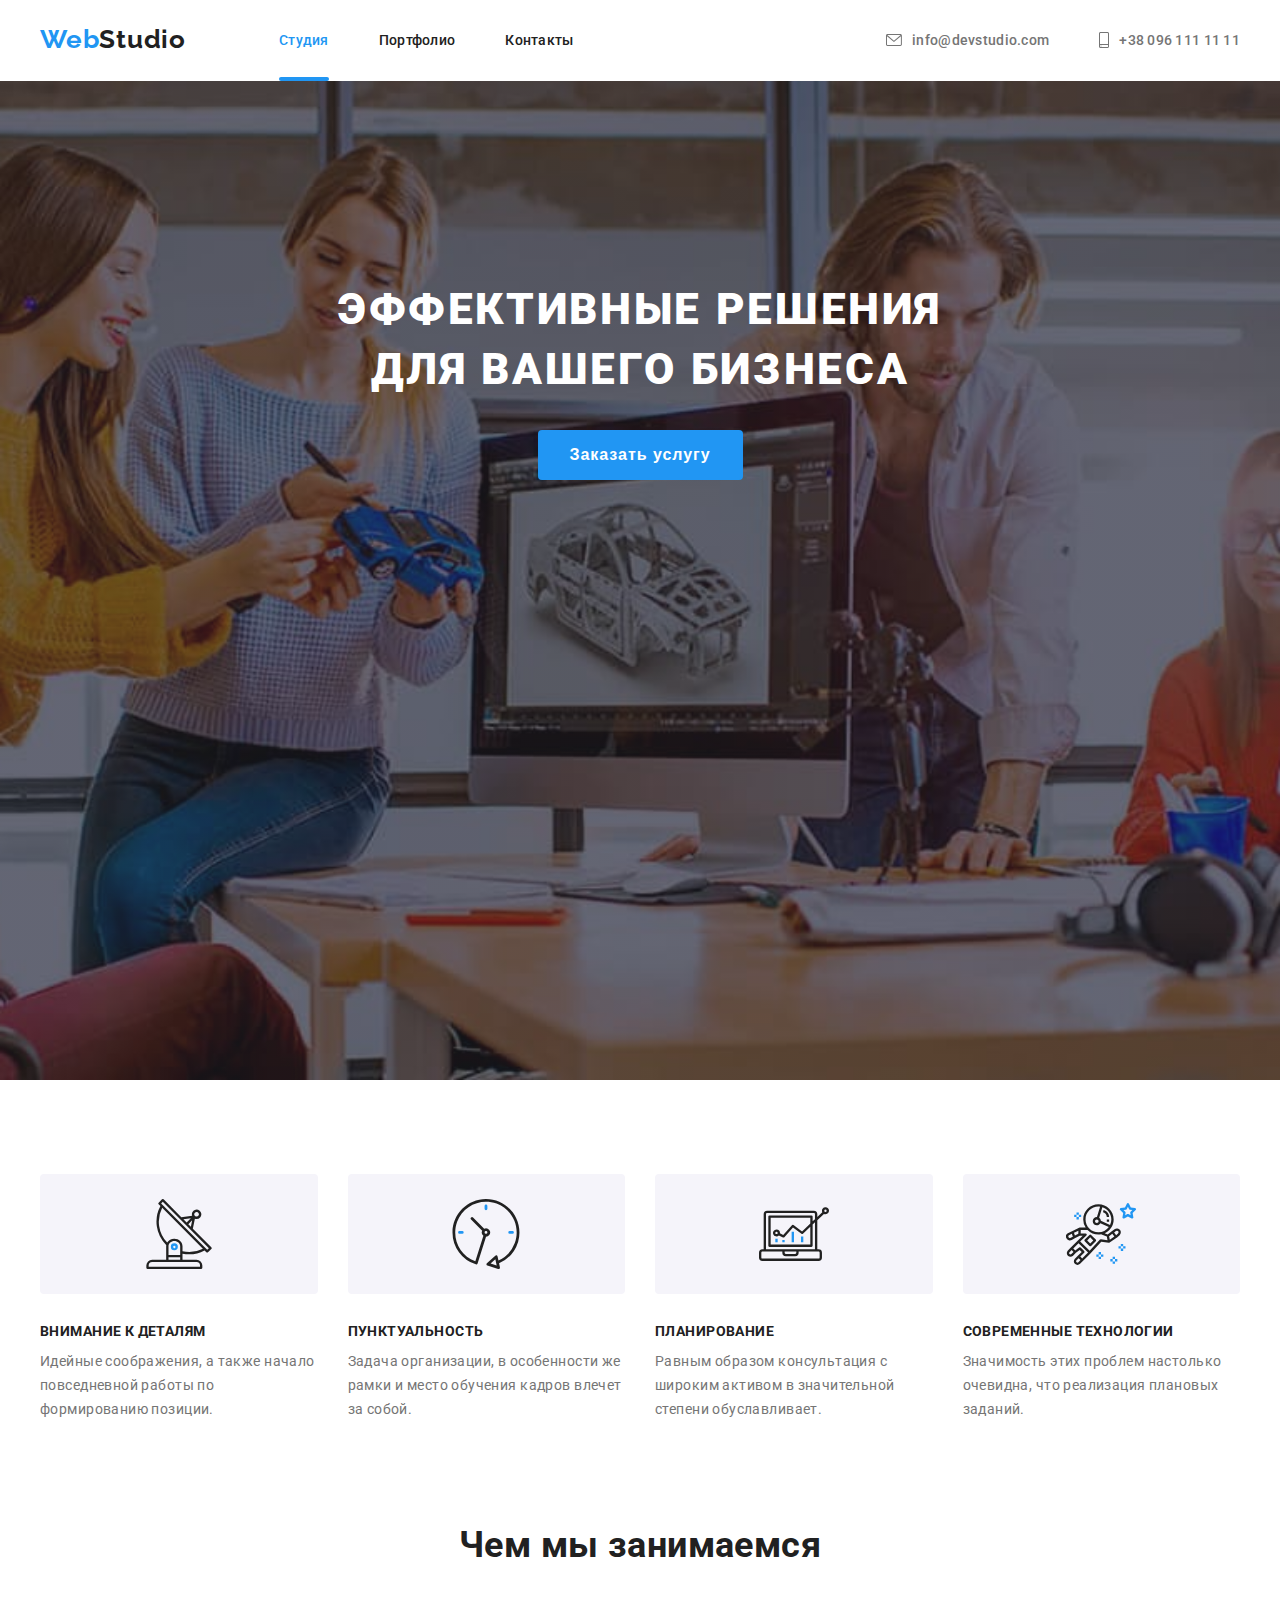
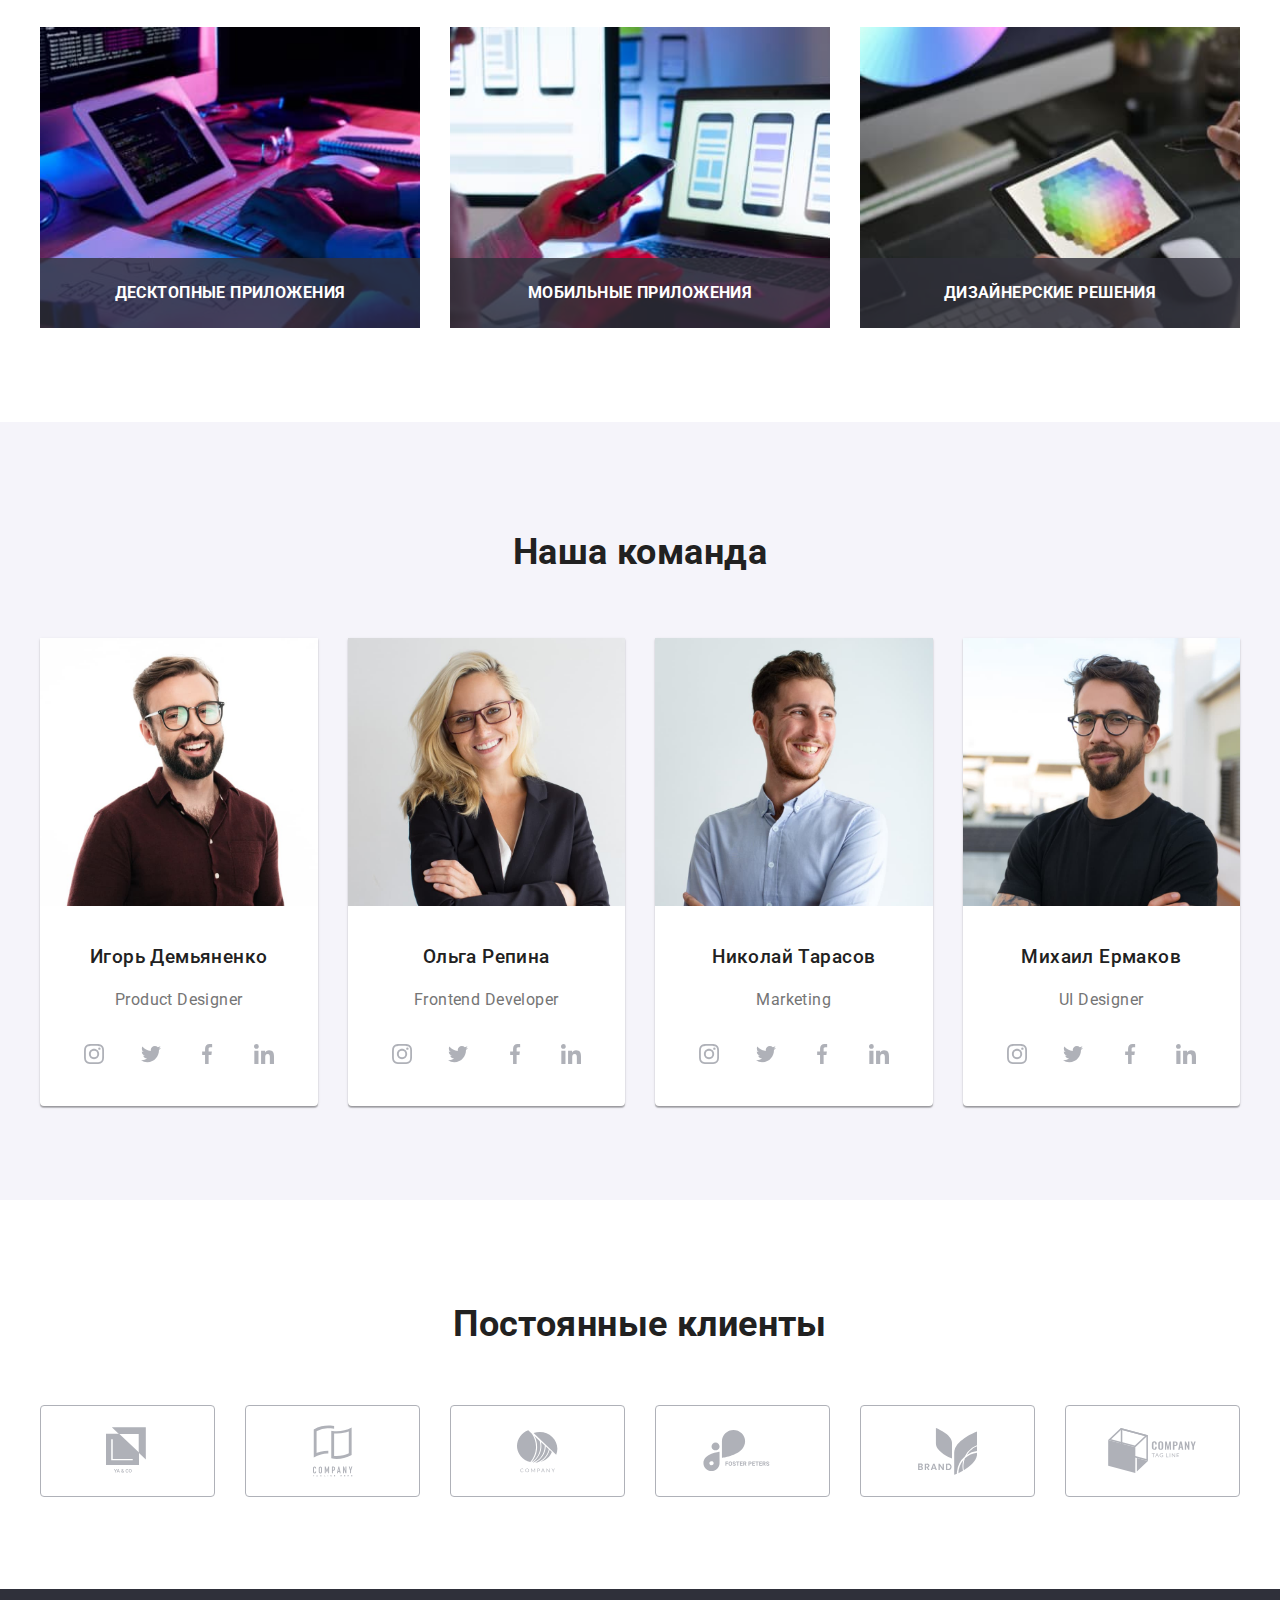
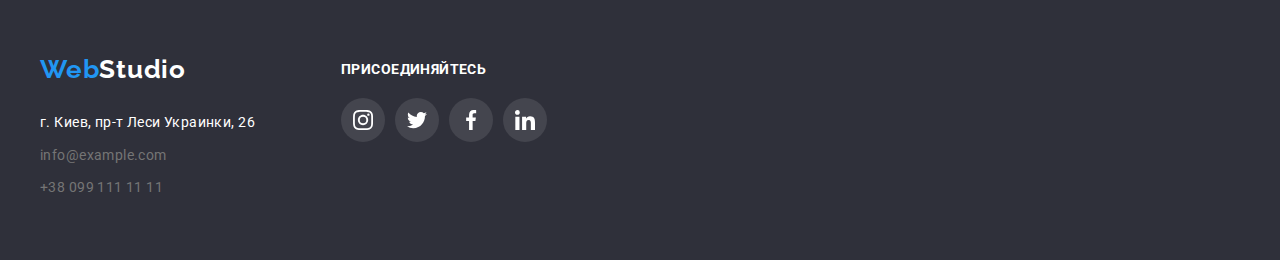
==== commit d17e3200: "Добавляет подчеркивание и оверлей" ====
--- a/index.html
+++ b/index.html
@@ -17,29 +17,29 @@
 <body>
 <!--Header-->
 <header class="header">
-    <div class="conteiner header-conteiner">
+    <div class="conteiner">
         <a href="./index.html" class="link"><span class="web-logo">Web</span><span class="logo-header">Studio</span></a>
         <nav>
-        <ul class="list list-nav">
+        <ul class="list site-nav">
             <li class="item">
-                <a href="./index.html" class="link-nav current link">Студия</a>
+                <a href="./index.html" class="nav-header  current link">Студия</a>
             </li>
             <li class="item">
-                <a href="./portfolio.html" class="link-nav link">Портфолио</a>
+                <a href="./portfolio.html" class="nav-header link">Портфолио</a>
             </li>
             <li class="item">
-                <a href="./contacts.html" class="link-nav link">Контакты</a>
+                <a href="./contacts.html" class="nav-header link">Контакты</a>
             </li>
         </ul>
     </nav>
     <address class="header-contacts">
-        <a href="mailto:info@devstudio.com" class="link item">
+        <a href="mailto:info@devstudio.com" class="adress-header link item">
             
                 <svg class="icon" width="16px" height="12px">
                     <use class="mail" href="./images/icon.svg#icon-envelope"></use>
                 </svg>
                 <span>info@devstudio.com</span></a>
-        <a href="tel:+380961111111" class="link item">
+        <a href="tel:+380961111111" class="adress-header link item">
             <svg class="icon" width="10px" height="16px">
                 <use href="./images/icon.svg#icon-smartphone"></use>
             </svg>
@@ -49,66 +49,57 @@
 </header>
 <!--Main-->
 <main>
-    <section class="hero">
-        <div class="overlay center">
-        <div class="hero-conteiner">
+    <section class="hero center">
+        <div class="overlay link">
+        <div class="title-hero">
             <h1 class="title">Эффективные решения для вашего бизнеса</h1>
         </div>
         <button type="button" class="btn-hero" data-open-modal>Заказать услугу</button>
         </div>
-        <div class="backdrop is-hidden" data-backdrop>
-            <div class="modal">
-                <button class="btn" type="button" data-close-modal>
-                    <svg class="cross" width="18" height="18">
-                        <use href="./images/icon.svg#icon-cross"></use>
-                    </svg>
-                </button>
-            </div>
-        </div>
-    </section>    
-        <section class="adv">
+        </section>    
+        <section class="company">
         <div class="conteiner">
-        <h2 class="visvally-hiden">преимущества компании</h2>
-        <ul class="list">
-            <li class="adv-item">
+        <h2 class="title-advantage visvally-hiden">преимущества компании</h2>
+        <ul class="list list-company">
+            <li class="adv-list">
                 <div class="box">
                     <svg class="icon antenna">
                         <use href="./images/icon.svg#icon-antenna">
                         </use>
                     </svg>                    
                 </div>
-                <h3 class="title">Внимание к деталям</h3>
-                <p class="paragraph">Идейные соображения, а также начало повседневной работы по формированию позиции.</p>
-            </li>
-            <li class="adv-item"> 
+                <h3 class="title-list">Внимание к деталям</h3>
+                <p class="point">Идейные соображения, а также начало повседневной работы по формированию позиции.</p>
+            </li>
+            <li class="adv-list"> 
                 <div class="box">
                     <svg class="icon clock">
                         <use href="./images/icon.svg#icon-clock">
                         </use>
                     </svg>
                 </div>
-                <h3 class="title">Пунктуальность</h3>
-                <p class="paragraph">Задача организации, в особенности же рамки и место обучения кадров влечет за собой.</p>
-            </li>
-            <li class="adv-item">
+                <h3 class="title-list">Пунктуальность</h3>
+                <p class="point">Задача организации, в особенности же рамки и место обучения кадров влечет за собой.</p>
+            </li>
+            <li class="adv-list">
                 <div class="box">
                     <svg class="icon diagram">
                         <use href="./images/icon.svg#icon-diagram">
                         </use>
                     </svg>
                 </div>
-                <h3 class="title">Планирование</h3>
-                <p class="paragraph">Равным образом консультация с широким активом в значительной степени обуславливает.</p>
-            </li>
-            <li class="adv-item">
+                <h3 class="title-list">Планирование</h3>
+                <p class="point">Равным образом консультация с широким активом в значительной степени обуславливает.</p>
+            </li>
+            <li class="adv-list">
                 <div class="box">
                     <svg class="icon astronaut">
                         <use href="./images/icon.svg#icon-astronaut">
                         </use>
                     </svg>
                 </div>
-                <h3 class="title">Современные технологии</h3>
-                <p class="paragraph">Значимость этих проблем настолько очевидна, что реализация плановых заданий.</p>
+                <h3 class="title-list">Современные технологии</h3>
+                <p class="point">Значимость этих проблем настолько очевидна, что реализация плановых заданий.</p>
             </li>
         </ul>
     </div>
@@ -116,62 +107,62 @@
 
 <section class="work section">
     <div class="conteiner">
-        <h2 class="center title-second">Чем мы занимаемся</h2>
-        <ul class="list">
-            <li class="item">
-                <a class="link" href="">
-                    <img class="img" src="./images/img1.jpg"  alt="человек печатает на ноутбуке">
-                <h3 class="title">Десктопные приложения</h3>
+        <h2 class="center title-advantage">Чем мы занимаемся</h2>
+        <ul class="list works">
+            <li class="item-work">
+                <a class="link-work link" href="">
+                    <img class="photo-works" src="./images/img1.jpg"  alt="человек печатает на ноутбуке">
+                <h3 class="title-work">Десктопные приложения</h3>
                 </a>
             </li>
-            <li class="item">
-                <a class="link" href="">
-                    <img class="img" src="./images/img2.jpg" alt="девушка  использует  телефон при работе с ноутбуком">
-                <h3 class="title">Мобильные приложения</h3>
+            <li class="item-work">
+                <a class="link-work link" href="">
+                    <img class="photo-works" src="./images/img2.jpg" alt="девушка  использует  телефон при работе с ноутбуком">
+                <h3 class="title-work">Мобильные приложения</h3>
                 </a>
             </li>
-            <li class="item">
-                <a class="link" href="">
-                    <img class="img" src="./images/img3.jpg" alt="используется планшет для рисования">
-                <h3 class="title">Дизайнерские решения</h3>
+            <li class="item-work">
+                <a class="link-work link" href="">
+                    <img class="photo-works" src="./images/img3.jpg" alt="используется планшет для рисования"> 
+                <h3 class="title-work">Дизайнерские решения</h3>
             </a>
             </li>
         </ul>
     </div>
     </section>
-    <section class="team section">
+    <section class="team center section">
         <div class="conteiner">
-            <h2 class="title-second center">Наша команда</h2>
-            <ul class="list list-team">
-                <li class="item-team  center">
-                    <img class="photo" src="./images/foto-product-designer.jpg" alt="специалист по дизайну продукта">
-                    <h3 class="name">Игорь Демьяненко</h3>
+            <h2 class="title-advantage center">Наша команда</h2>
+            <ul class="list card-team">
+                <li class="photo-team">
+                    <img class="img-photo" src="./images/foto-product-designer.jpg" alt="специалист по дизайну продукта">
+                    <h3 class="title-item">Игорь Демьяненко</h3>
                     <p lang="en">Product Designer</p>
                     <div class="box-network">
                         <ul class="list list-network">
-                            <li class="item">
-                                <a class="link" href="">
+                            <li class="item-network">
+                                <a class="link-icon" href="">
                                     <svg class="icon">
                                         <use href="./images/icon.svg#icon-instagram"></use>
                                     </svg>
                                 </a>
                             </li>
-                            <li class="item">
-                                <a class="link" href="">
+                            <li class="item-network">
+                                <a class="link-icon" href="">
                                     <svg class="icon">
                                         <use href="./images/icon.svg#icon-twitter"></use>
                                     </svg>
                                 </a>
                             </li>
-                            <li class="item">
-                                <a class="link" href="">
+                            <li class="item-network">
+                                <a class="link-icon" href="">
                                     <svg class="icon">
                                         <use href="./images/icon.svg#icon-facebook"></use>
                                     </svg>
                                 </a>
                             </li>
-                            <li class="item">
-                                <a class="link" href="">
+                            <li class="item-network">
+                                <a class="link-icon" href="">
                                     <svg class="icon">
                                         <use href="./images/icon.svg#icon-linkedin"></use>
                                     </svg>
@@ -180,35 +171,35 @@
                         </ul>
                     </div>
                 </li>
-                <li class="item-team center">
-                    <img class="photo" src="./images/foto-frontend-developer.jpg" alt="специалист фронтент разработки">
-                    <h3 class="name">Ольга Репина</h3>
+                <li class="photo-team">
+                    <img class="img-photo" src="./images/foto-frontend-developer.jpg" alt="специалист фронтент разработки">
+                    <h3 class="title-item">Ольга Репина</h3>
                     <p lang="en">Frontend Developer</p>
                     <div class="box-network">
                         <ul class="list list-network">
-                            <li class="item">
-                                <a class="link" href="">
+                            <li class="item-network">
+                                <a class="link-icon" href="">
                                     <svg class="icon">
                                         <use href="./images/icon.svg#icon-instagram"></use>
                                     </svg>
                                 </a>
                             </li>
-                            <li class="item">
-                                <a class="link" href="">
+                            <li class="item-network">
+                                <a class="link-icon" href="">
                                     <svg class="icon">
                                         <use href="./images/icon.svg#icon-twitter"></use>
                                     </svg>
                                 </a>
                             </li>
-                            <li class="item">
-                                <a class="link" href="">
+                            <li class="item-network">
+                                <a class="link-icon" href="">
                                     <svg class="icon">
                                         <use href="./images/icon.svg#icon-facebook"></use>
                                     </svg>
                                 </a>
                             </li>
-                            <li class="item">
-                                <a class="link" href="">
+                            <li class="item-network">
+                                <a class="link-icon" href="">
                                     <svg class="icon">
                                         <use href="./images/icon.svg#icon-linkedin"></use>
                                     </svg>
@@ -217,35 +208,35 @@
                         </ul>
                     </div>
                 </li>
-                <li class="item-team  center">
-                    <img class="photo" src="./images/foto-marketing.jpg" alt="маркетолог">
-                    <h3 class="name">Николай Тарасов</h3>
+                <li class="photo-team">
+                    <img class="img-photo" src="./images/foto-marketing.jpg" alt="маркетолог">
+                    <h3 class="title-item">Николай Тарасов</h3>
                     <p lang="en">Marketing</p>
                     <div class="box-network">
                         <ul class="list list-network">
-                            <li class="item">
-                                <a class="link" href="">
+                            <li class="item-network">
+                                <a class="link-icon" href="">
                                     <svg class="icon">
                                         <use href="./images/icon.svg#icon-instagram"></use>
                                     </svg>
                                 </a>
                             </li>
-                            <li class="item">
-                                <a class="link" href="">
+                            <li class="item-network">
+                                <a class="link-icon" href="">
                                     <svg class="icon">
                                         <use href="./images/icon.svg#icon-twitter"></use>
                                     </svg>
                                 </a>
                             </li>
-                            <li class="item">
-                                <a class="link" href="">
+                            <li class="item-network">
+                                <a class="link-icon" href="">
                                     <svg class="icon">
                                         <use href="./images/icon.svg#icon-facebook"></use>
                                     </svg>
                                 </a>
                             </li>
-                            <li class="item">
-                                <a class="link" href="">
+                            <li class="item-network">
+                                <a class="link-icon" href="">
                                     <svg class="icon">
                                         <use href="./images/icon.svg#icon-linkedin"></use>
                                     </svg>
@@ -254,35 +245,35 @@
                         </ul>
                     </div>
                 </li>
-                <li class="item-team center">
-                    <img class="photo" src="./images/foto-ui-designer.jpg" alt="специалист по дизайну интерфейса" width="270">
-                    <h3 class="name">Михаил Ермаков</h3>
+                <li class="photo-team">
+                    <img class="img-photo" src="./images/foto-ui-designer.jpg" alt="специалист по дизайну интерфейса" width="270">
+                    <h3 class="title-item">Михаил Ермаков</h3>
                     <p lang="en">UI Designer</p>
                     <div class="box-network">
-                        <ul class="list">
-                            <li class="item">
-                                <a class="link" href="">
+                        <ul class="list list-network">
+                            <li class="item-network">
+                                <a class="link-icon" href="">
                                     <svg class="icon">
                                         <use href="./images/icon.svg#icon-instagram"></use>
                                     </svg>
                                 </a>
                             </li>
-                            <li class="item">
-                                <a class="link" href="">
+                            <li class="item-network">
+                                <a class="link-icon" href="">
                                     <svg class="icon">
                                         <use href="./images/icon.svg#icon-twitter"></use>
                                     </svg>
                                 </a>
                             </li>
-                            <li class="item">
-                                <a class="link" href="">
+                            <li class="item-network">
+                                <a class="link-icon" href="">
                                     <svg class="icon">
                                         <use href="./images/icon.svg#icon-facebook"></use>
                                     </svg>
                                 </a>
                             </li>
-                            <li class="item">
-                                <a class="link" href="">
+                            <li class="item-network">
+                                <a class="link-icon" href="">
                                     <svg class="icon">
                                         <use href="./images/icon.svg#icon-linkedin"></use>
                                     </svg>
@@ -296,29 +287,29 @@
     </section>
         <section class="clients section">            
                 <div class="conteiner">
-                    <h2 class="title-second center">Постоянные клиенты</h2>
-                    <ul class="list">
-                        <li class="item company1"><a class="link" href=""><svg class="icon" width="44px" height="49px">
+                    <h2 class="title-advantage center">Постоянные клиенты</h2>
+                    <ul class="clients-list list">
+                        <li class="item-client company1"><a class="link-company" href=""><svg class="icon" width="44px" height="49px">
                                     <use href="./images/icon.svg#icon-company1">
                                     </use>
                                 </svg></a></li>
-                        <li class="item company2"><a class="link" href=""><svg class="icon" width="40px" height="52px">
+                        <li class="item-client company2"><a class="link-company" href=""><svg class="icon" width="40px" height="52px">
                                     <use href="./images/icon.svg#icon-company2">
                                     </use>
                                 </svg></a></li>
-                        <li class="item company3"><a class="link" href=""><svg class="icon" width="41px" height="43px">
+                        <li class="item-client company3"><a class="link-company" href=""><svg class="icon" width="41px" height="43px">
                                     <use href="./images/icon.svg#icon-company3">
                                     </use>
                                 </svg></a></li>
-                        <li class="item company4"><a class="link" href=""><svg class="icon" width="79.66px" height="42.02">
+                        <li class="item-client company4"><a class="link-company" href=""><svg class="icon" width="79.66px" height="42.02">
                                     <use href="./images/icon.svg#icon-company4">
                                     </use>
                                 </svg></a></li>
-                        <li class="item company5"><a class="link" href=""><svg class="icon" width="59px" height="47px">
+                        <li class="item-client company5"><a class="link-company" href=""><svg class="icon" width="59px" height="47px">
                                     <use href="./images/icon.svg#icon-company5">
                                     </use>
                                 </svg></a></li>
-                        <li class="item company5"><a class="link" href=""><svg class="icon" width="88.5px" height="45.5px">
+                        <li class="item-client company5"><a class="link-company" href=""><svg class="icon" width="88.5px" height="45.5px">
                                     <use href="./images/icon.svg#icon-company6">
                                     </use>
                                 </svg></a></li>
@@ -335,39 +326,39 @@
             <a href="./index.html" class="link"><span class="web-logo link">Web</span><span
                     class="logo-footer">Studio</span></a>
         </div>
-        <address class="footer-address">
-            <p class="text">г. Киев, пр-т Леси Украинки, 26</p>
+        <address class="link contacts">
+            <p class="link footer-addres">г. Киев, пр-т Леси Украинки, 26</p>
             <ul class="list footer-contacts">
-                <li class="item">
+                <li class="footer-list">
                     <a href="mielto:info@example.com" class="link">info@example.com</a>
                 </li>
-                <li class="item">
+                <li class="footer-list">
                     <a href="tel:+380991111111" class="link">+38 099 111 11 11</a>
                 </li>
             </ul>
         </address>
     </div>
-    <div class="network">
+    <div class="networks">
         <p class="paragraph">присоединяйтесь</p>
-        <ul class="list list-network">
-            <li class="item">
-                <a  class="link" href=""><svg class="icon">
+        <ul class="list icon-footer">
+            <li class="icon-item">
+                <a  class="link" href=""><svg class="icon" width="20" height="20">
                     <use href="./images/icon.svg#icon-instagram"></use>
                 </svg></a>
             </li>
-            <li class="item">
+            <li class="icon-item">
                 <a  class="link" href="">
-                    <svg class="icon">
+                    <svg class="icon" width="20" height="20">
                         <use href="./images/icon.svg#icon-twitter"></use>
                     </svg></a>
             </li>
-            <li class="item">
-                <a  class="link" href=""><svg class="icon">
+            <li class="icon-item">
+                <a  class="link" href=""><svg class="icon" width="20" height="20">
                     <use href="./images/icon.svg#icon-facebook"></use>
                 </svg></a>
             </li>
-            <li class="item">
-                <a  class="link" href=""><svg class="icon">
+            <li class="icon-item">
+                <a  class="link" href=""><svg class="icon" width="20" height="20">
                     <use href="./images/icon.svg#icon-linkedin"></use>
                 </svg></a>
             </li>
@@ -375,6 +366,15 @@
     </div>
 </div>
 </footer>
+<div class="backdrop is-hidden" data-backdrop>
+    <div class="modal">
+        <button class="btn" type="button" data-close-modal>
+            <svg class="cross" width="18" height="18">
+                <use href="./images/icon.svg#icon-cross"></use>
+            </svg>
+        </button>
+    </div>
+</div>
 <script src="./js/modal.js"></script>
 </body>
 </html>--- a/css/style.css
+++ b/css/style.css
@@ -99,18 +99,19 @@
 /* header */
 .header {
   position: fixed;
-  z-index: 10;
   width: 100%;
   top: 0;
-
+  z-index: 99;
+  left: 50%;
+  transform: translateX(-50%);
   background-color: var(--backgroung-white);
 }
 
-.header .item {
+.site-nav .item {
   position: relative;
 }
 
-.link-nav {
+.nav-header {
   display: block;
   padding-top: 32px;
   padding-bottom: 32px;
@@ -123,7 +124,7 @@
   color: var(--accent-color);
 }
 
-.current::after {
+.nav-header::after {
   content: "";
   position: absolute;
   bottom: 0;
@@ -133,14 +134,22 @@
   height: 4px;
   background-color: var(--accent-color);
   border-radius: 4px;
-}
-
-.header .list-nav {
-  display: flex;
-}
-
-.header-conteiner,
-.display-header {
+  opacity: 0;
+}
+
+.current.nav-header::after  {
+  opacity: 1;
+}
+
+.site-nav {
+  display: flex;
+}
+
+.header .item:not(:nth-last-child(1)) {
+  margin-right: 50px;
+}
+
+.header .conteiner {
   display: flex;
   align-items: center;
 
@@ -149,8 +158,8 @@
   letter-spacing: 0.02em;
 }
 
-.link-nav:hover,
-.link-nav:focus {
+.nav-header:hover,
+.nav-header:focus {
   color: var(--accent-color);
 }
 
@@ -161,7 +170,7 @@
   margin-left: auto;
 }
 
-.header-contacts .link {
+.adress-header {
   display: inline-flex;
   align-items: center;
   height: 100%;
@@ -171,13 +180,9 @@
   transition: color 250ms var(--cubic);
 }
 
-.header-contacts .link:hover,
-.header-contacts .link:focus {
+.adress-header:hover,
+.adress-header:focus {
   color: var(--accent-color);
-}
-
-.header .item:not(:last-child) {
-  margin-right: 50px;
 }
 
 .header-contacts .icon {
@@ -185,69 +190,68 @@
 }
 
 /* footer */
+
+.footer .conteiner {
+  display: flex;
+}
 
 .footer {
   background-color: var(--dark-background);
   padding: 60px 0;
 }
 
-.footer .conteiner {
-  display: flex;
-}
-
-.footer .logotype {
+.logotype {
   margin-bottom: 20px;
 }
 
-.footer-address {
+.contacts {
   display: block;
   width: 231px;
 }
 
-.footer-address .text {
-  display: flex;
-  margin-top: 0;
-  text-decoration: none;
-  font-style: normal;
+.footer-addres {
+  display: flex;
+  margin-top: 0;
   color: var(--second-title);
   margin-bottom: 9px;
 }
 
-.footer-contacts .item:not(:last-child) {
+.footer-list:not(:last-child) {
   display: block;
   margin-bottom: 9px;
 }
 
-.footer .box-logo {
+.box-logo {
   margin-right: 70px;
 }
 
-.footer .network {
+.networks {
   padding-top: 12px;
 }
 
-.footer .paragraph {
+.networks .paragraph {
   font-size: 14px;
   font-weight: 700;
-  line-height: 1.4;
+  line-height: 1.2;
   color: var(--second-title);
   text-transform: uppercase;
 
   margin-top: 0;
+  margin-bottom: 0;
   margin-bottom: 20px;
 }
 
-.network .list-network {
-  display: flex;
-}
-
-.list-network .item {
+.icon-footer {
+  display: flex;
+}
+
+.icon-footer .icon-item {
   display: inline-block;
   width: 44px;
   height: 44px;
 }
 
-.list-network .link {
+.icon-footer .link {
   display: flex;
   align-items: center;
   justify-content: center;
@@ -261,21 +265,19 @@
 
 .footer .icon {
   fill: var(--second-title);
-  width: 20px;
-  height: 20px;
-}
-
-.list-network .link:hover,
-.list-network .link:focus {
+}
+
+.icon-footer .link:hover,
+.icon-footer .link:focus {
   background-color: var(--accent-color);
 }
 
-.list-network .item:not(:nth-last-child(1)) {
+.icon-footer .icon-item:not(:nth-last-child(1)) {
   margin-right: 10px;
 }
 
 /* Герой */
-.hero .overlay {
+.overlay {
   max-width: 1600px;
   height: 600px;
   margin-left: auto;
@@ -296,21 +298,23 @@
   padding: 200px;
 }
 
-.hero-conteiner {
-  width: 696px;
-  margin: 0 auto;
-}
-
-.hero .title {
-  margin: 0 auto 30px;
-
+.title {
   color: var(--second-title);
   font-weight: 900;
   font-size: 44px;
   line-height: 1.36;
   letter-spacing: 0.06em;
   text-transform: uppercase;
-  text-align: center;
+
+  margin-left: auto;
+  margin-right: auto;
+  margin-top: 0;
+  margin-bottom: 30px;
+}
+
+.title-hero {
+  width: 696px;
+  margin: 0 auto;
 }
 
 .btn-hero {
@@ -319,13 +323,13 @@
   border: 0;
   border-radius: 4px;
   padding: 10px 32px;
-
   cursor: pointer;
   outline: none;
 
   font-size: 16px;
   font-weight: 700;
   line-height: 1.88;
+  text-align: center;
   letter-spacing: 0.06em;
 
   color: var(--second-title);
@@ -333,43 +337,48 @@
 }
 
 /*  преимуществa компании*/
-.adv {
+.company {
   padding-top: 94px;
 }
 
-.title-second {
-  margin-top: 0;
-  margin-bottom: 50px;
-
+.title-advantage,
+.title-list {
+  color: var(--primari-title);
+}
+
+.title-advantage {
   font-size: 36px;
   font-weight: 700;
-  color: var(--primari-title);
-}
-
-.adv .list {
-  display: flex;
-}
-
-.adv-item {
+
+  margin-top: 0;
+  margin-bottom: 50px;
+}
+
+.company .list-company {
+  display: flex;
+  justify-content: space-around;
+  margin-left: -30px;
+}
+
+.adv-list {
   width: calc((100% - 90px) / 4);
 }
 
-.adv-item:not(:last-child) {
-  margin-right: 30px;
-}
-
-.adv .title {
+.adv-list {
+  margin-left: 30px;
+}
+
+.title-list {
   font-weight: 700;
   font-size: 14px;
   line-height: 1.14;
   text-transform: uppercase;
-  color: var(--primari-title);
 
   margin-top: 0;
   margin-bottom: 10px;
 }
 
-.adv .paragraph {
+.company .point {
   line-height: 1.7;
 
   margin-top: 0;
@@ -388,36 +397,49 @@
   border-radius: 4px;
 }
 
-.adv-item .icon {
+.adv-list .icon {
   width: 70px;
   height: 70px;
 }
 
-/* Work */
-.work .list {
+.adv-list .list-network {
+  display: flex;
+  align-items: center;
+  justify-content: center;
+  width: auto;
+
+  background: var(--second-background);
+  border-radius: 4px;
+  margin-bottom: 30px;
+}
+
+/* Works */
+.works {
   display: flex;
   justify-content: space-between;
 }
 
-.work .item {
+.works .item-work {
   width: calc((100% - 60px) / 3);
 }
 
-.work .link {
+.works .link-work {
   position: relative;
 
   display: block;
   width: 100%;
   height: 100%;
   padding-bottom: 0;
-}
-
-.work .img {
-  width: 100%;
-  height: 100%;
-}
-
-.work .title {
+  
+}
+
+.photo-works {
+  display: block;
+  width: 100%;
+  height: 100%;
+  }
+
+.title-work {
   position: absolute;
   bottom: 0;
   left: 0;
@@ -445,7 +467,7 @@
   background-color: var(--second-background);
 }
 
-.item-team .name {
+.photo-team .title-item {
   font-weight: 500;
   line-height: 1.14;
 
@@ -455,12 +477,12 @@
   margin-bottom: 10px;
 }
 
-.list-team {
+.card-team {
   display: flex;
   justify-content: space-between;
 }
 
-.list-team .item-team {
+.card-team .photo-team {
   border: 0;
   width: calc((100% - 90px) / 4);
   padding-bottom: 30px;
@@ -470,13 +492,12 @@
   background-color: var(--backgroung-white);
 }
 
-.list-team .photo {
-  display: block;
-  width: 100%;
-  margin: 0 0 30px;
-}
-
-.item-team .list {
+.team .img-photo {
+  margin-bottom: 30px;
+  width: 100%;
+}
+
+.photo-team .list-network {
   display: flex;
   flex-basis: 100%;
   padding-left: 32px;
@@ -484,55 +505,58 @@
   justify-content: space-between;
 }
 
-.item-team .list {
-  display: flex;
-}
-
-.item-team .item {
+.photo-team .icon {
+  box-sizing: border-box;
+  width: 20px;
+  height: 20px;
+  border: 0;
+
+  color: var(--icon-color-second);
+}
+
+.photo-team .list {
+  display: flex;
+}
+
+.list-network .item-network {
   display: inline-block;
   width: 44px;
   height: 44px;
 }
 
-.item-team .link {
+.list-network .link-icon {
   display: flex;
   width: 100%;
   height: 100%;
   border-radius: 50%;
   align-items: center;
   justify-content: center;
+  color: var(--icon-color-second);
   fill: currentColor;
   transition: fill 250ms var(--cubic), background-color 250ms var(--cubic);
 }
 
-.item-team .link:hover,
-.item-team .link:focus {
+.list-network .link-icon:hover,
+.list-network .link-icon:focus {
   background-color: var(--accent-color);
   fill: var(--second-background);
 }
 
-.item-team .icon {
-  width: 20px;
-  height: 20px;
-  border: 0;
-  color: var(--icon-color-second);
-}
-
 /* clients */
-.clients .list {
+.clients-list {
   display: flex;
   margin-left: -30px;
   height: 90px;
 }
 
-.clients .item {
+.item-client {
   display: flex;
   width: calc((100% - 150px) / 6);
   height: 100%;
   margin-left: 30px;
 }
 
-.clients .link {
+.item-client .link-company {
   display: flex;
   align-items: center;
   justify-content: center;
@@ -545,29 +569,26 @@
   transition: color 250ms var(--cubic), border 250ms var(--cubic);
 }
 
-.clients .link:hover,
-.clients .link:focus {
+.item-client .link-company:hover,
+.item-client .link-company:focus {
   color: var(--accent-color);
   border: 1px solid var(--accent-color);
 }
 
 /* Страница пoртфолио */
 /* кнопки */
-.filter {
-  display: block;
-}
-
-.portfolio .buttons-list {
+.portfolio .buttons {
   display: flex;
   justify-content: center;
   margin-bottom: 50px;
-}
-
-.buttons-list .item:not(:last-child) {
-  margin-right: 8px;
-}
-
-.buttons-list .btn {
+  margin-left: -8px;
+}
+
+.filter {
+  display: block;
+}
+
+.button-portfolio {
   display: block;
   outline: none;
 
@@ -583,15 +604,20 @@
   border: 2px solid transparent;
   padding: 6px 22px;
   border-radius: 4px;
-  margin: 0;
+  border-radius: 4px;
+  margin-bottom: 0;
 
   cursor: pointer;
   transition: box-shadow 250ms var(--cubic), color 250ms var(--cubic),
     background-color 250ms var(--cubic);
 }
 
-.buttons-list .btn:hover,
-.buttons-list .btn:focus {
+.button-list {
+  margin-left: 8px;
+}
+
+.button-portfolio:hover,
+.button-portfolio:focus {
   background-color: var(--accent-color);
   color: var(--second-title);
   box-shadow: 0px 2px 2px 0px rgba(0, 0, 0, 0.12),
@@ -607,7 +633,7 @@
   border-bottom: 1px solid var(--border-header);
 }
 
-.portfolio-list {
+.list-portfolio {
   font-size: 16px;
   line-height: 2;
 
@@ -620,12 +646,12 @@
   border: 0;
 }
 
-.portfolio-list .item {
+.item-portfolio {
   max-width: calc(100% / 3 - 30px);
   margin: 30px 0 0 30px;
 }
 
-.portfolio-list .link {
+.link-portfolio {
   display: inline-block;
 
   width: 100%;
@@ -638,23 +664,29 @@
   transition: box-shadow 250ms var(--cubic), border 250ms var(--cubic);
 }
 
-.overlay-conteiner .photo {
-  display: block;
-  width: 100%;
-}
-
-.portfolio-list .link:focus,
-.portfolio-list .link:hover {
+.overlay-portfolio .photo {
+  display: block;
+  width: 100%;
+}
+
+.item-portfolio .link-portfolio:focus,
+.item-portfolio .link-portfolio:hover {
   border: 1px solid var(--border-color-card);
   box-shadow: 1px 4px 6px 0px rgba(0, 0, 0, 0.16),
     0px 4px 4px 0px rgba(0, 0, 0, 0.06), 0px 1px 1px 0px rgba(0, 0, 0, 0.12);
 }
 
-.text-conteiner {
+.box-card {
   padding: 20px 24px;
 }
 
-.portfolio-list .title {
+.box-card .paragraph-portfolio {
+  display: flex;
+  margin-top: 0;
+  margin-bottom: 0;
+}
+
+.title-portfolio {
   font-size: 18px;
   font-weight: 700;
   letter-spacing: 0.06em;
@@ -664,15 +696,9 @@
   margin-bottom: 4px;
 }
 
-.text-conteiner .paragraph {
-  display: flex;
-  margin-top: 0;
-  margin-bottom: 0;
-}
-
 /* overlay-portfolio */
 
-.overlay-conteiner {
+.overlay-portfolio {
   position: relative;
   width: 100%;
   font-size: 18px;
@@ -681,25 +707,29 @@
   overflow: hidden;
 }
 
-.portfolio-list .text {
+.conteiner-overlay {
   position: absolute;
   display: block;
-  left: 0;
-  right: 0;
-  top: 0;
-  bottom: 0;
+  box-sizing: border-box;
+  padding: 63px 24px;
+  top: 50%;
+  left: 50%;
+  width: 100%;
+  height: 100%;
   transition: transform 250ms var(--cubic);
-  transform: translateY(100%);
-
-  margin: 0;
-  padding: 63px 24px;
-
+  transform: translate(-50%, +100%);
   background-color: rgba(33, 150, 243, 0.9);
-}
-
-.portfolio-list .link:hover .text,
-.portfolio-list .link:focus .text {
-  transform: translateY(0%);
+  
+}
+
+.text-overlay {
+  width: 100%;
+  
+}
+
+.link-portfolio:hover .conteiner-overlay,
+.link-portfolio:focus .conteiner-overlay {
+  transform: translate(-50%,-50%);
 }
 
 /* modal */
